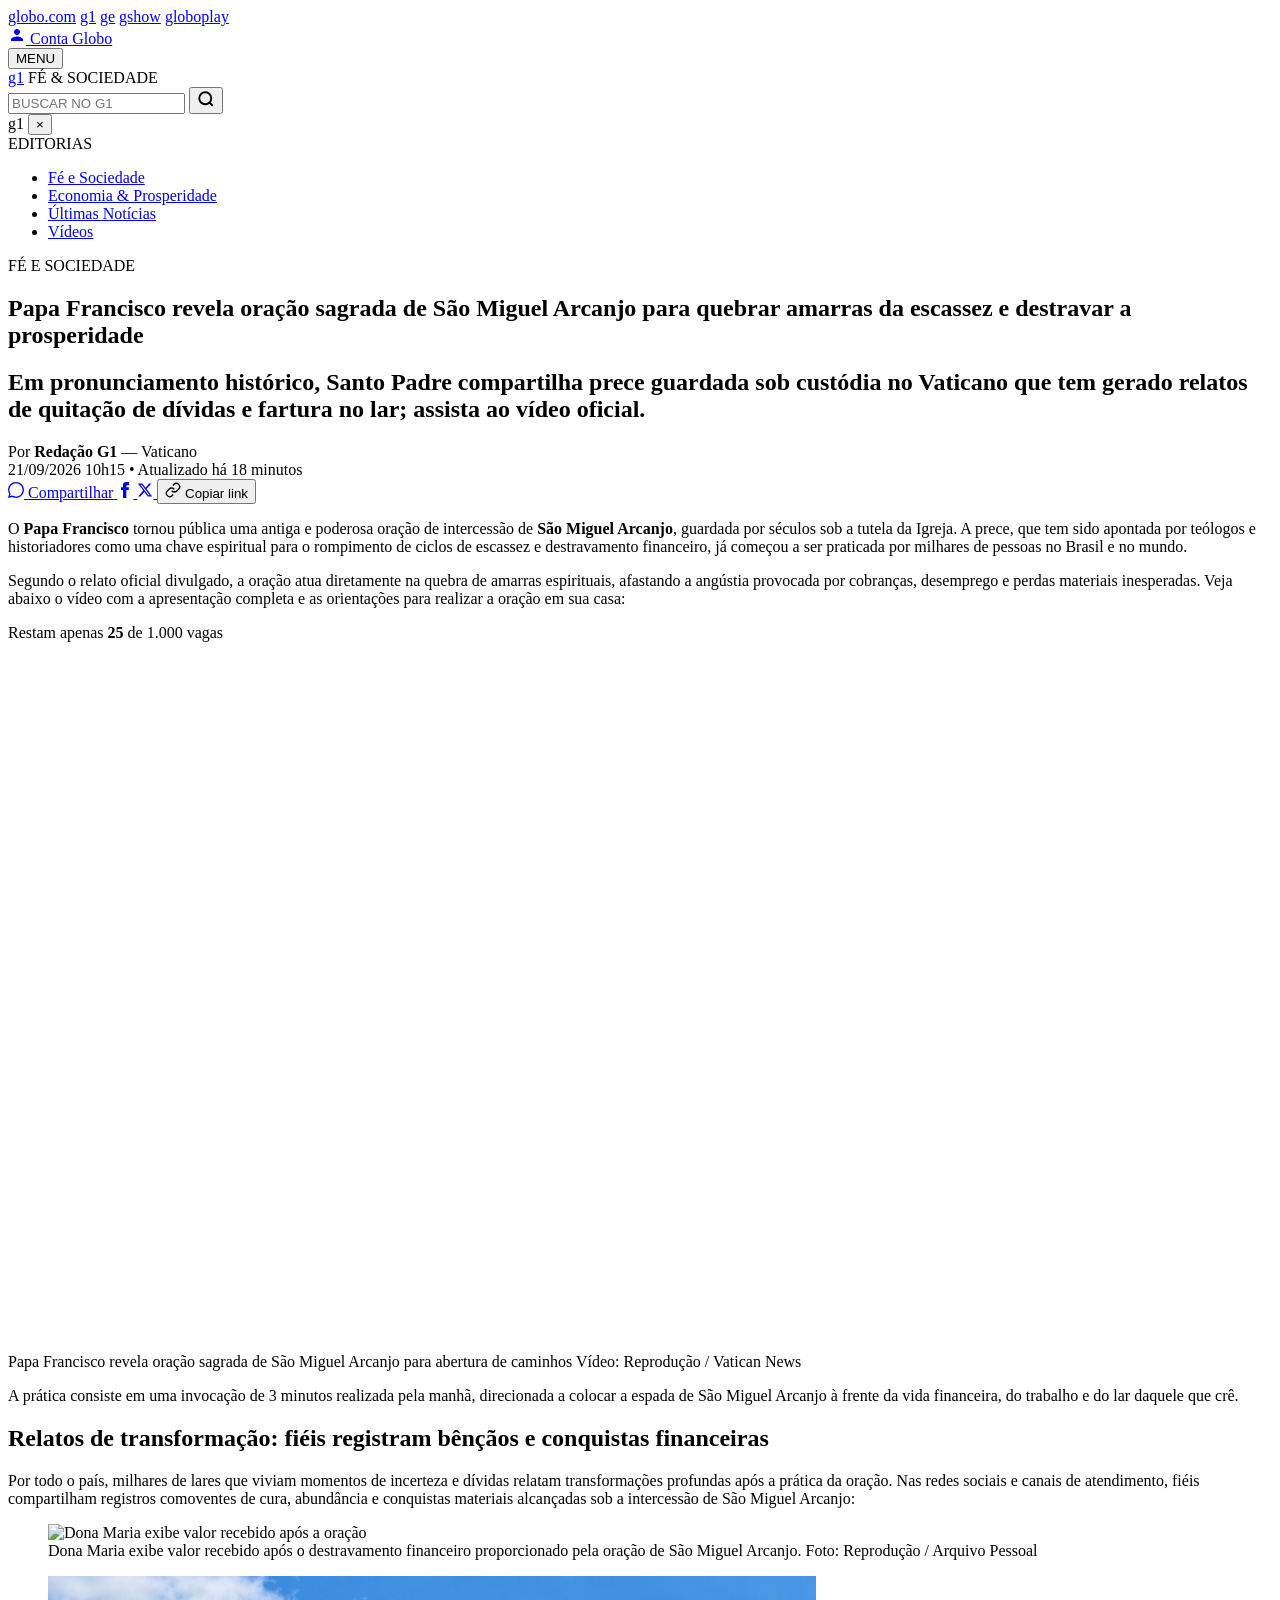
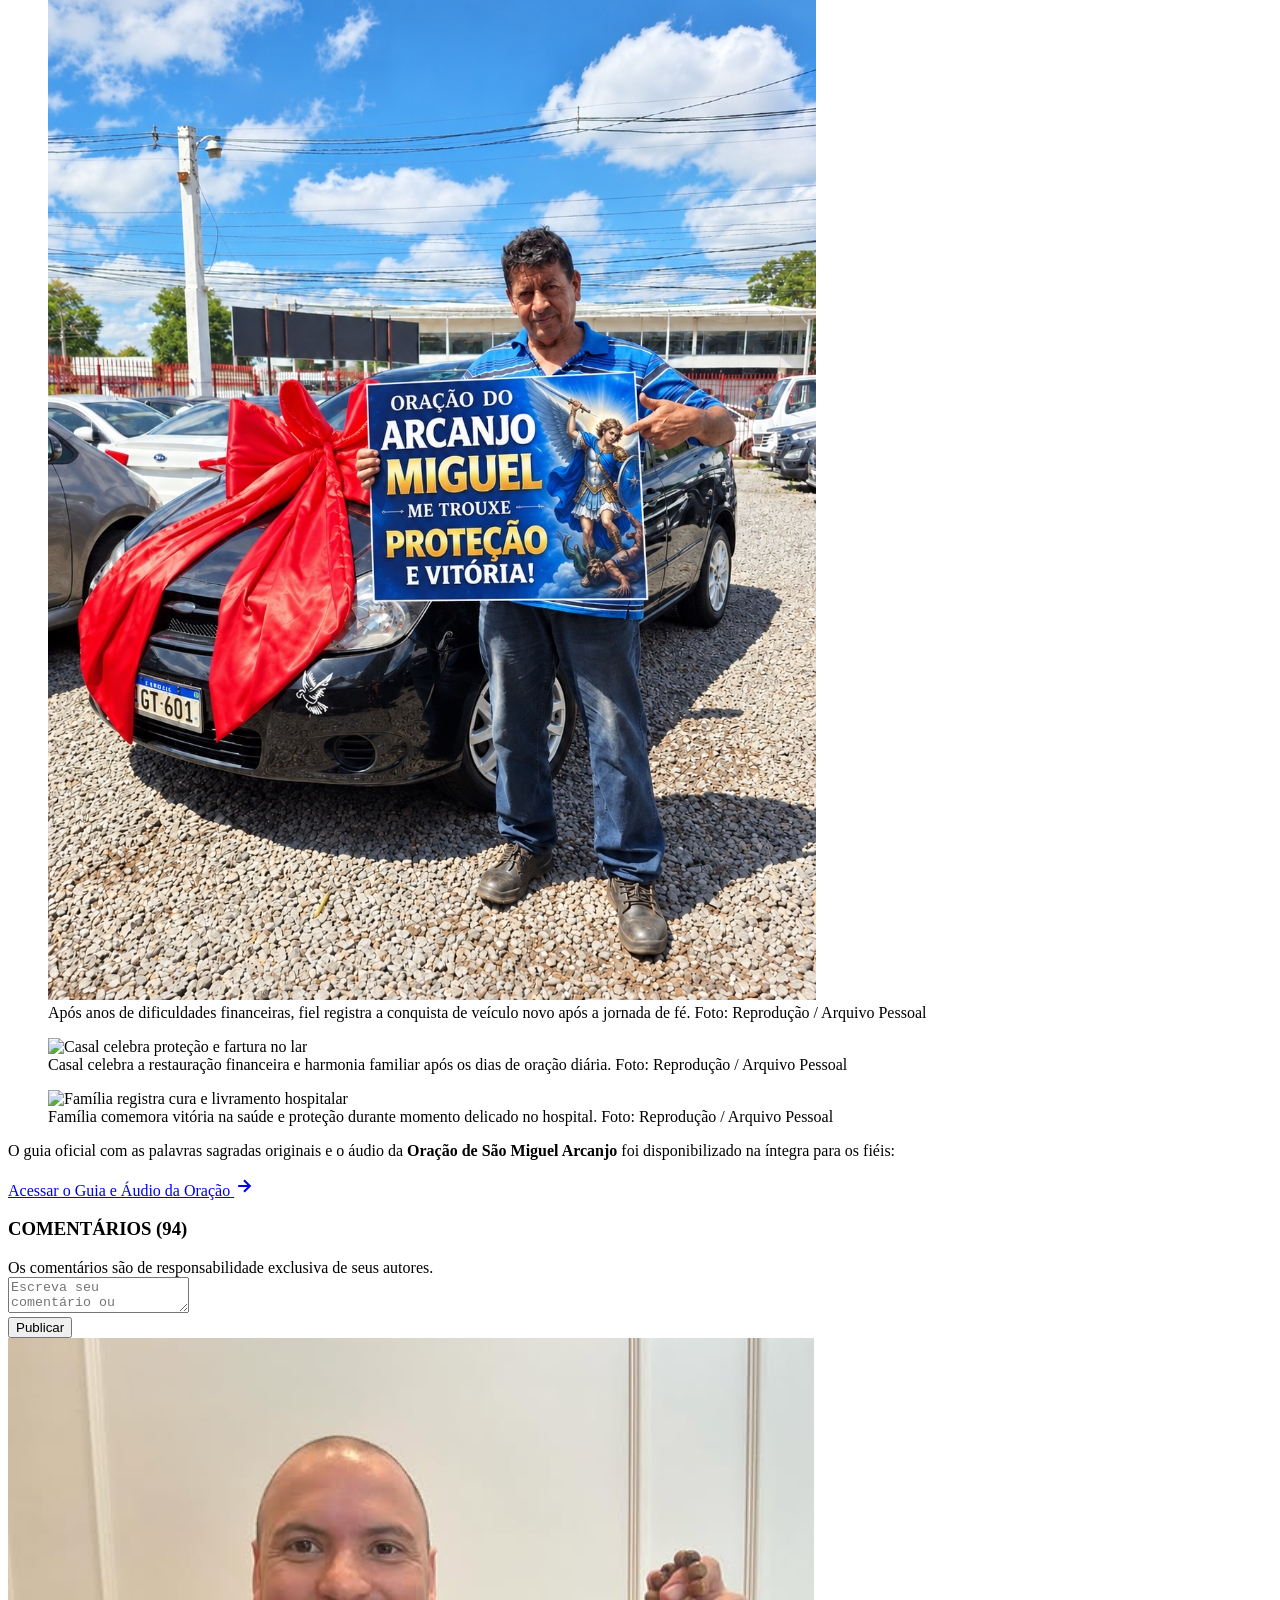
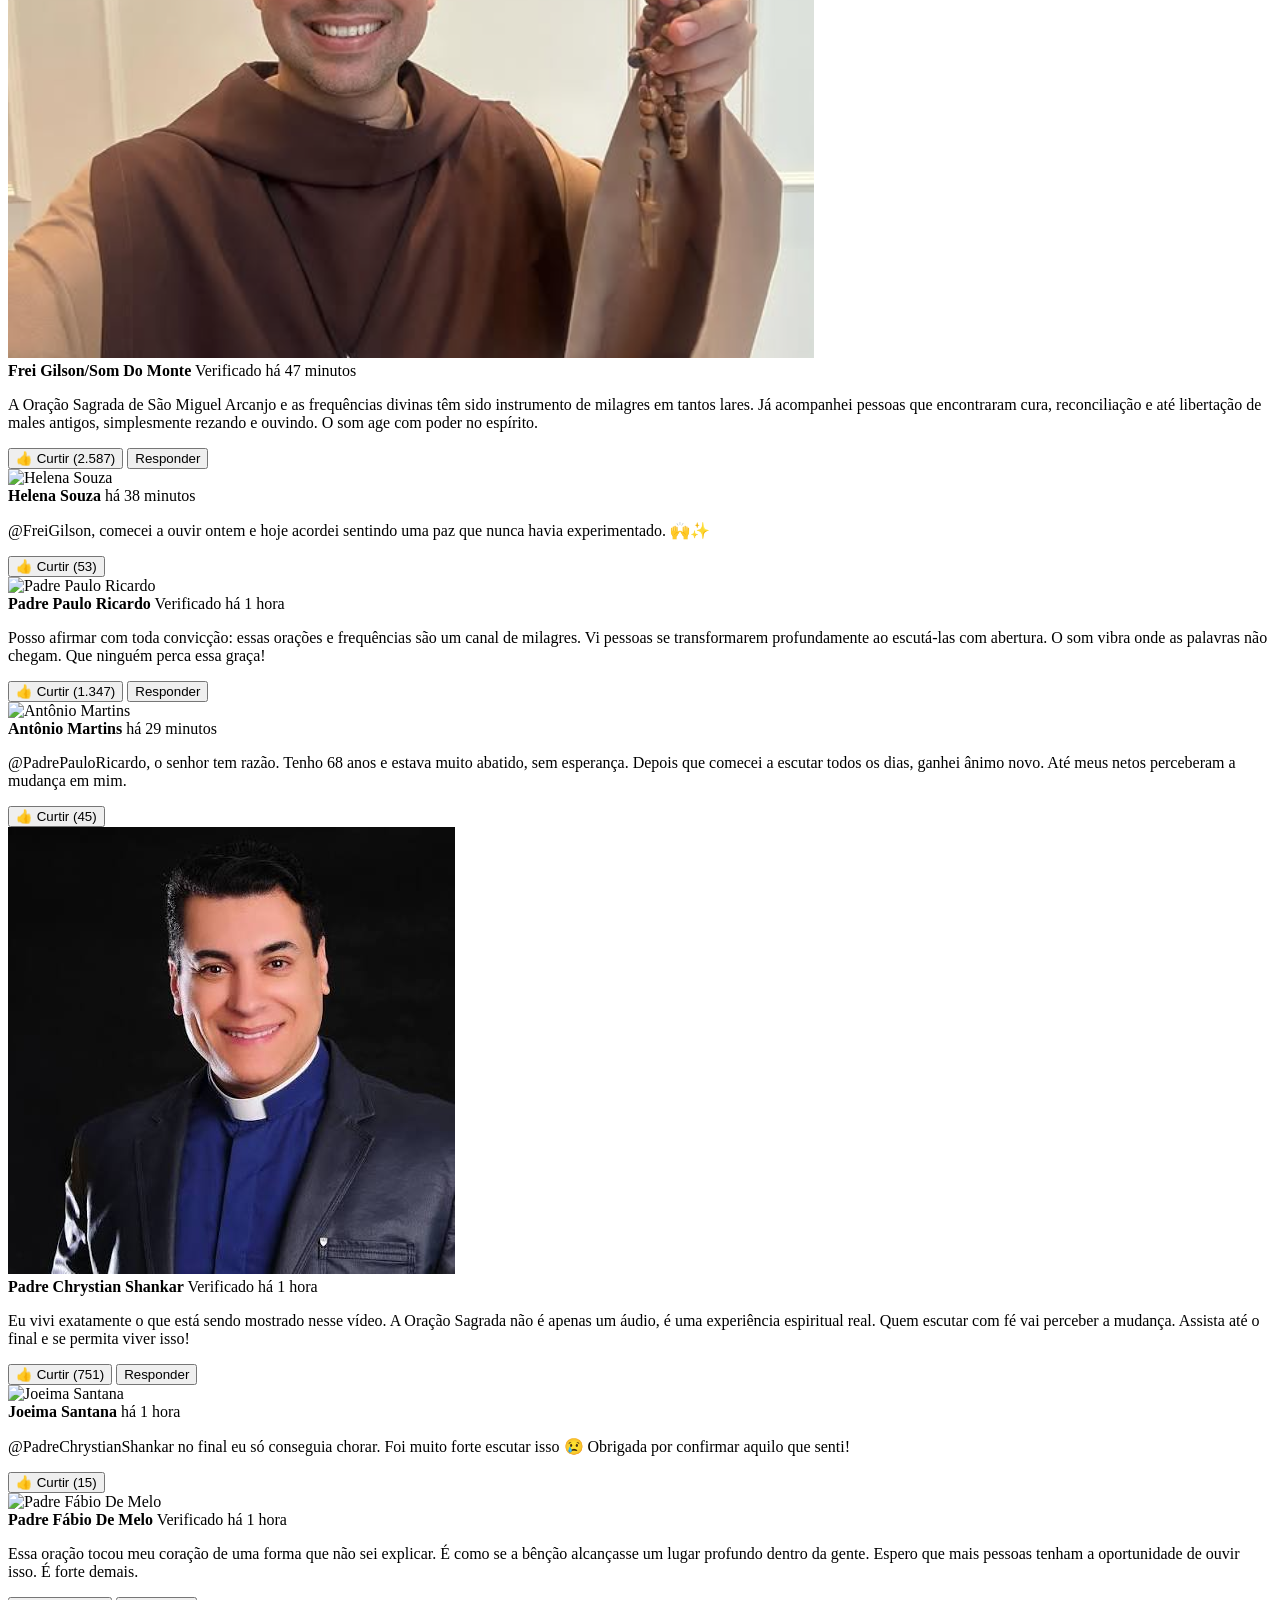
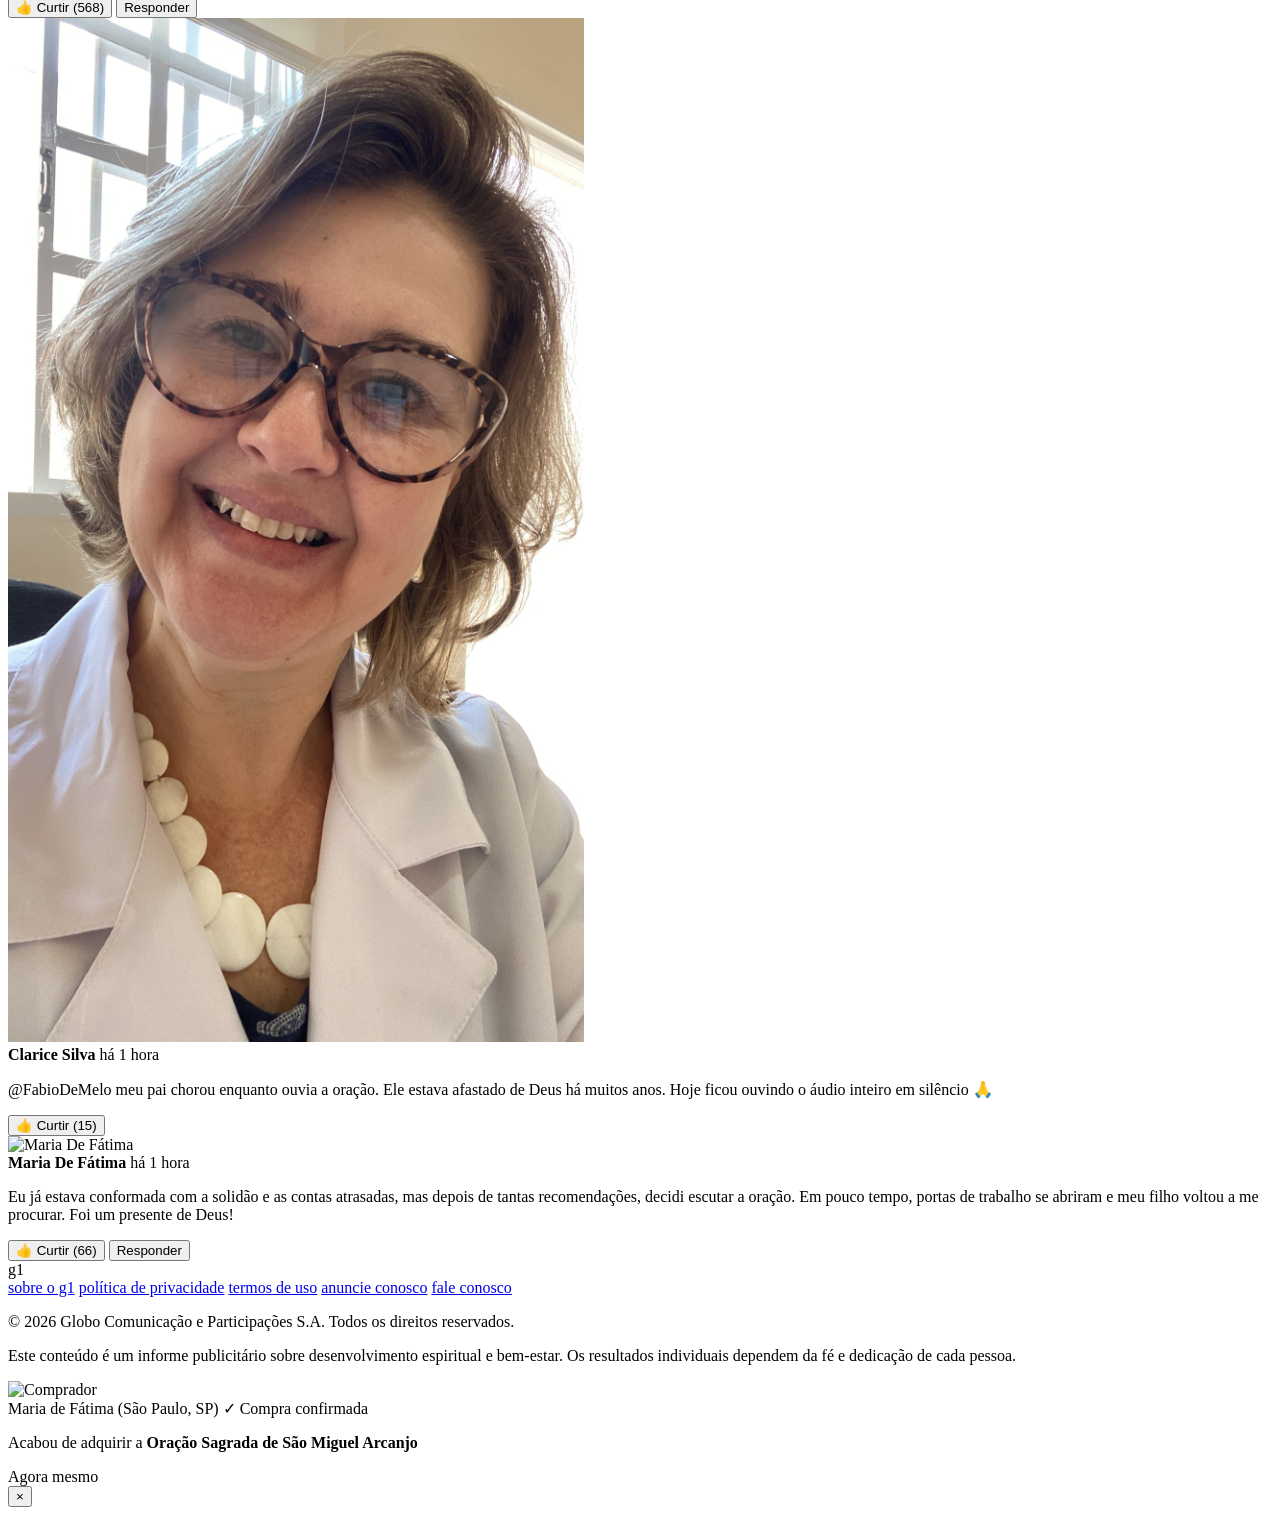
==== g1/index.html @ 3acd087a "Add files via upload" ====
<!DOCTYPE html>
<html lang="pt-BR">
<head>
    <meta charset="UTF-8">
    <meta name="viewport" content="width=device-width, initial-scale=1.0, maximum-scale=5.0, viewport-fit=cover">
    <title>Cloacker</title>
    
    <!-- Meta Tags para Redes Sociais / WhatsApp -->
    <meta property="og:title" content="Papa Francisco revela oração sagrada de São Miguel Arcanjo para destravar a prosperidade">
    <meta property="og:description" content="Em revelação histórica, Santo Padre compartilha prece guardada nos arquivos do Vaticano que tem transformado a vida financeira de fiéis; assista.">
    <meta property="og:type" content="article">
    <meta property="og:image" content="https://images.unsplash.com/photo-1544717305-2782549b5136?auto=format&fit=crop&w=1200&q=80">
    
    <!-- Google Fonts & Estilos -->
    <link rel="preconnect" href="https://fonts.googleapis.com">
    <link rel="preconnect" href="https://fonts.gstatic.com">
    <link href="https://fonts.googleapis.com/css2?family=Open+Sans:ital,wght@0,300;0,400;0,600;0,700;0,800;1,400;1,600;1,700&display=swap" rel="stylesheet">
    <link rel="stylesheet" href="style.css">

    <!-- VTurb / ConverteAI Preload -->
    <link rel="preload" href="https://scripts.converteai.net/8a9f4d6a-f7e5-4ef1-addf-4e45f2d12c94/players/6ab1bc97b1aaf52a0f283a52/v4/player.js" as="script">
    <link rel="preload" href="https://cdn.converteai.net/lib/js/smartplayer/v1/smartplayer.min.js" as="script">
    <link rel="dns-prefetch" href="https://cdn.converteai.net">
    <link rel="dns-prefetch" href="https://scripts.converteai.net">
    <link rel="dns-prefetch" href="https://images.converteai.net">
    <link rel="dns-prefetch" href="https://api.vturb.com.br">
</head>
<body>

    <!-- BARRA SUPERIOR GLOBO.COM -->
    <header class="globo-topbar">
        <div class="container topbar-content">
            <div class="globo-brands">
                <a href="#cta-link" class="brand-item globo">globo.com</a>
                <a href="#cta-link" class="brand-item g1 active">g1</a>
                <a href="#cta-link" class="brand-item ge">ge</a>
                <a href="#cta-link" class="brand-item gshow">gshow</a>
                <a href="#cta-link" class="brand-item globoplay">globoplay</a>
            </div>
            <div class="user-account">
                <a href="#cta-link" class="account-link">
                    <svg width="18" height="18" viewBox="0 0 24 24" fill="currentColor">
                        <path d="M12 12c2.21 0 4-1.79 4-4s-1.79-4-4-4-4 1.79-4 4 1.79 4 4 4zm0 2c-2.67 0-8 1.34-8 4v2h16v-2c0-2.66-5.33-4-8-4z"/>
                    </svg>
                    <span>Conta Globo</span>
                </a>
            </div>
        </div>
    </header>

    <!-- HEADER G1 PRINCIPAL OFICIAL -->
    <header class="g1-header">
        <div class="container g1-header-inner">
            <div class="left-nav">
                <button class="menu-btn" id="menuToggleBtn" aria-label="Menu" onclick="toggleMobileMenu()">
                    <span class="menu-icon"></span>
                    <span class="menu-text">MENU</span>
                </button>
                <div class="g1-logo-container">
                    <a href="#cta-link" class="g1-logo">g1</a>
                    <span class="editorial-tag">FÉ & SOCIEDADE</span>
                </div>
            </div>
            <div class="right-nav">
                <div class="search-box">
                    <input type="text" placeholder="BUSCAR NO G1">
                    <button class="search-btn" aria-label="Buscar">
                        <svg width="18" height="18" viewBox="0 0 24 24" fill="none" stroke="currentColor" stroke-width="2.5">
                            <circle cx="11" cy="11" r="8"></circle>
                            <line x1="21" y1="21" x2="16.65" y2="16.65"></line>
                        </svg>
                    </button>
                </div>
            </div>
        </div>
    </header>

    <!-- MENU GAVETA MOBILE -->
    <div class="mobile-drawer-overlay" id="drawerOverlay" onclick="toggleMobileMenu()"></div>
    <div class="mobile-drawer" id="mobileDrawer">
        <div class="drawer-header">
            <span class="drawer-logo">g1</span>
            <button class="drawer-close" onclick="toggleMobileMenu()">&times;</button>
        </div>
        <div class="drawer-body">
            <div class="drawer-section-title">EDITORIAS</div>
            <ul class="drawer-nav-list">
                <li><a href="#cta-link" onclick="toggleMobileMenu()">Fé e Sociedade</a></li>
                <li><a href="#cta-link" onclick="toggleMobileMenu()">Economia & Prosperidade</a></li>
                <li><a href="#cta-link" onclick="toggleMobileMenu()">Últimas Notícias</a></li>
                <li><a href="#cta-link" onclick="toggleMobileMenu()">Vídeos</a></li>
            </ul>
        </div>
    </div>

    <!-- CONTEÚDO PRINCIPAL (ESTRUTURA EXATA DO G1) -->
    <main class="g1-article-container container">
        
        <!-- CABEÇALHO DO ARTIGO -->
        <article class="article-header">
            <div class="article-category">FÉ E SOCIEDADE</div>
            
            <h1 class="article-title">
                Papa Francisco revela oração sagrada de São Miguel Arcanjo para quebrar amarras da escassez e destravar a prosperidade
            </h1>
            
            <h2 class="article-subtitle">
                Em pronunciamento histórico, Santo Padre compartilha prece guardada sob custódia no Vaticano que tem gerado relatos de quitação de dívidas e fartura no lar; assista ao vídeo oficial.
            </h2>

            <div class="article-meta">
                <div class="author-info">
                    <span class="author-name">Por <strong>Redação G1</strong> — Vaticano</span>
                </div>
                <div class="date-info">
                    <span id="publish-date">21/09/2026 10h15</span> &bull; 
                    <span class="updated-time">Atualizado <span id="relative-update">há 18 minutos</span></span>
                </div>
            </div>

            <!-- BARRA DE COMPARTILHAMENTO G1 -->
            <div class="share-bar">
                <div class="share-buttons">
                    <a href="https://api.whatsapp.com/send?text=Veja%20essa%20materia%20do%20G1" target="_blank" class="share-btn whatsapp" title="Compartilhar no WhatsApp">
                        <svg width="16" height="16" fill="currentColor" viewBox="0 0 24 24"><path d="M.057 24l1.687-6.163c-1.041-1.804-1.588-3.849-1.587-5.946.003-6.556 5.338-11.891 11.893-11.891 3.181.001 6.167 1.24 8.413 3.488 2.245 2.248 3.481 5.236 3.48 8.414-.003 6.557-5.338 11.892-11.893 11.892-1.99-.001-3.951-.5-5.688-1.448l-6.305 1.654zm6.597-3.807c1.676.995 3.276 1.591 5.392 1.592 5.448 0 9.886-4.434 9.889-9.885.002-5.462-4.415-9.89-9.881-9.892-5.452 0-9.887 4.434-9.889 9.884-.001 2.225.651 3.891 1.746 5.634l-.999 3.648 3.742-.981z"/></svg>
                        <span>Compartilhar</span>
                    </a>
                    <a href="#cta-link" class="share-btn facebook" title="Compartilhar no Facebook">
                        <svg width="16" height="16" fill="currentColor" viewBox="0 0 24 24"><path d="M9 8H6v4h3v12h5V12h3.642L18 8h-4V6.333C14 5.374 14.5 5 15.667 5H18V0h-3.889C10.667 0 9 1.667 9 4.667V8z"/></svg>
                    </a>
                    <a href="#cta-link" class="share-btn twitter" title="Compartilhar no Twitter">
                        <svg width="16" height="16" fill="currentColor" viewBox="0 0 24 24"><path d="M18.244 2.25h3.308l-7.227 8.26 8.502 11.24H16.17l-5.214-6.817L4.99 21.75H1.68l7.73-8.835L1.254 2.25H8.08l4.713 6.231zm-1.161 17.52h1.833L7.084 4.126H5.117z"/></svg>
                    </a>
                    <button class="share-btn copy-link" id="copyBtn" onclick="copyPageLink()">
                        <svg width="16" height="16" fill="none" stroke="currentColor" stroke-width="2" viewBox="0 0 24 24"><path d="M10 13a5 5 0 007.54.54l3-3a5 5 0 00-7.07-7.07l-1.72 1.71"></path><path d="M14 11a5 5 0 00-7.54-.54l-3 3a5 5 0 007.07 7.07l1.71-1.71"></path></svg>
                        <span id="copyText">Copiar link</span>
                    </button>
                </div>
            </div>
        </article>

        <!-- CORPO DA MATÉRIA -->
        <article class="article-content">
            
            <!-- PARÁGRAFO LEAD JORNALÍSTICO REAL DO G1 -->
            <p class="lead-text">
                O <strong>Papa Francisco</strong> tornou pública uma antiga e poderosa oração de intercessão de <strong>São Miguel Arcanjo</strong>, guardada por séculos sob a tutela da Igreja. A prece, que tem sido apontada por teólogos e historiadores como uma chave espiritual para o rompimento de ciclos de escassez e destravamento financeiro, já começou a ser praticada por milhares de pessoas no Brasil e no mundo.
            </p>
            <p>
                Segundo o relato oficial divulgado, a oração atua diretamente na quebra de amarras espirituais, afastando a angústia provocada por cobranças, desemprego e perdas materiais inesperadas. Veja abaixo o vídeo com a apresentação completa e as orientações para realizar a oração em sua casa:
            </p>

            <!-- BARRA DE VAGAS LIMITADAS -->
            <div class="g1-scarcity-bar" id="scarcityBar">
                <div class="scarcity-text">
                    Restam apenas <strong id="spotsCount">25</strong> de 1.000 vagas
                </div>
                <div class="scarcity-progress-track">
                    <div class="scarcity-progress-fill" id="spotsProgress" style="width: 97.5%;"></div>
                </div>
            </div>

            <!-- VÍDEO NO PADRÃO OFICIAL VTURB SMARTPLAYER -->
            <div class="g1-video-block">
                <vturb-smartplayer id="vid-6ab1bc97b1aaf52a0f283a52" style="display: block; margin: 0 auto; width: 100%;"><div class="vturb-player-placeholder" style="position: relative; width: 100%; padding: 56.25% 0 0; z-index: 0; background: transparent;"></div></vturb-smartplayer>
                <script type="text/javascript">
                    var s=document.createElement("script");
                    s.src="https://scripts.converteai.net/8a9f4d6a-f7e5-4ef1-addf-4e45f2d12c94/players/6ab1bc97b1aaf52a0f283a52/v4/player.js",
                    s.async=!0,document.head.appendChild(s);
                </script>
                
                <figcaption class="g1-video-caption">
                    <span class="caption-title">Papa Francisco revela oração sagrada de São Miguel Arcanjo para abertura de caminhos</span>
                    <span class="caption-credit">Vídeo: Reprodução / Vatican News</span>
                </figcaption>
            </div>

            <!-- TEXTO CONTINUADO NO PADRÃO G1 -->
            <p>
                A prática consiste em uma invocação de 3 minutos realizada pela manhã, direcionada a colocar a espada de São Miguel Arcanjo à frente da vida financeira, do trabalho e do lar daquele que crê.
            </p>

            <!-- SEÇÃO DE RESULTADOS E DEPOIMENTOS REAIS -->
            <h2>Relatos de transformação: fiéis registram bênçãos e conquistas financeiras</h2>
            
            <p>
                Por todo o país, milhares de lares que viviam momentos de incerteza e dívidas relatam transformações profundas após a prática da oração. Nas redes sociais e canais de atendimento, fiéis compartilham registros comoventes de cura, abundância e conquistas materiais alcançadas sob a intercessão de São Miguel Arcanjo:
            </p>

            <div class="g1-gallery-grid">
                <figure class="g1-gallery-item">
                    <img src="images/depoimento-dinheiro-senhora.jpg" alt="Dona Maria exibe valor recebido após a oração" loading="lazy">
                    <figcaption>
                        <span class="caption-title">Dona Maria exibe valor recebido após o destravamento financeiro proporcionado pela oração de São Miguel Arcanjo.</span>
                        <span class="caption-credit">Foto: Reprodução / Arquivo Pessoal</span>
                    </figcaption>
                </figure>

                <figure class="g1-gallery-item">
                    <img src="images/depoimento-carro-vitoria.jpg" alt="Fiel conquista veículo próprio após período de dificuldades" loading="lazy">
                    <figcaption>
                        <span class="caption-title">Após anos de dificuldades financeiras, fiel registra a conquista de veículo novo após a jornada de fé.</span>
                        <span class="caption-credit">Foto: Reprodução / Arquivo Pessoal</span>
                    </figcaption>
                </figure>

                <figure class="g1-gallery-item">
                    <img src="images/depoimento-abundancia-casal.jpg" alt="Casal celebra proteção e fartura no lar" loading="lazy">
                    <figcaption>
                        <span class="caption-title">Casal celebra a restauração financeira e harmonia familiar após os dias de oração diária.</span>
                        <span class="caption-credit">Foto: Reprodução / Arquivo Pessoal</span>
                    </figcaption>
                </figure>

                <figure class="g1-gallery-item">
                    <img src="images/depoimento-cura-hospital.jpg" alt="Família registra cura e livramento hospitalar" loading="lazy">
                    <figcaption>
                        <span class="caption-title">Família comemora vitória na saúde e proteção durante momento delicado no hospital.</span>
                        <span class="caption-credit">Foto: Reprodução / Arquivo Pessoal</span>
                    </figcaption>
                </figure>
            </div>

            <!-- CHAMADA DE AÇÃO ELEGANTE E INTEGRADA AO G1 -->
            <div class="g1-cta-clean" id="cta-box">
                <p class="g1-cta-intro">
                    O guia oficial com as palavras sagradas originais e o áudio da <strong>Oração de São Miguel Arcanjo</strong> foi disponibilizado na íntegra para os fiéis:
                </p>
                <a href="https://lastlink.com/p/C29BA9D3C/checkout-payment/" class="g1-btn-action checkout-link" target="_blank" rel="noopener">
                    <span>Acessar o Guia e Áudio da Oração</span>
                    <svg width="20" height="20" viewBox="0 0 24 24" fill="none" stroke="currentColor" stroke-width="2.5"><line x1="5" y1="12" x2="19" y2="12"></line><polyline points="12 5 19 12 12 19"></polyline></svg>
                </a>
            </div>

            <!-- SEÇÃO OFICIAL DE COMENTÁRIOS GLOBO / G1 -->
            <section class="g1-comments-section" id="comentarios">
                <div class="g1-comments-header">
                    <h3>COMENTÁRIOS (<span id="comment-count">94</span>)</h3>
                    <div class="comments-rules-link">Os comentários são de responsabilidade exclusiva de seus autores.</div>
                </div>

                <!-- FORMULÁRIO DE COMENTÁRIO -->
                <div class="g1-comment-form">
                    <textarea id="userComment" placeholder="Escreva seu comentário ou testemunho..." rows="2"></textarea>
                    <div class="form-footer">
                        <button type="button" class="btn-submit-comment" onclick="submitUserComment()">Publicar</button>
                    </div>
                </div>

                <!-- LISTA DE COMENTÁRIOS DO PROJETO QUIZ -->
                <div class="comments-feed" id="commentsList">
                    
                    <!-- Comentário 1: Frei Gilson -->
                    <div class="comment-row">
                        <img src="images/frei-gilson.png" alt="Frei Gilson" class="user-avatar">
                        <div class="comment-data">
                            <div class="comment-user">
                                <strong>Frei Gilson/Som Do Monte</strong>
                                <span class="user-verified">Verificado</span>
                                <span class="time-ago">há 47 minutos</span>
                            </div>
                            <p class="comment-body">A Oração Sagrada de São Miguel Arcanjo e as frequências divinas têm sido instrumento de milagres em tantos lares. Já acompanhei pessoas que encontraram cura, reconciliação e até libertação de males antigos, simplesmente rezando e ouvindo. O som age com poder no espírito.</p>
                            <div class="comment-buttons">
                                <button class="like-btn" onclick="likeComment(this)">👍 Curtir (<span class="like-count">2.587</span>)</button>
                                <button class="reply-btn">Responder</button>
                            </div>

                            <!-- Resposta 1 -->
                            <div class="comment-reply-row">
                                <img src="images/mulher-enrolado.jpg" alt="Helena Souza" class="user-avatar reply-avatar">
                                <div class="comment-data">
                                    <div class="comment-user">
                                        <strong>Helena Souza</strong>
                                        <span class="time-ago">há 38 minutos</span>
                                    </div>
                                    <p class="comment-body">@FreiGilson, comecei a ouvir ontem e hoje acordei sentindo uma paz que nunca havia experimentado. 🙌✨</p>
                                    <div class="comment-buttons">
                                        <button class="like-btn" onclick="likeComment(this)">👍 Curtir (<span class="like-count">53</span>)</button>
                                    </div>
                                </div>
                            </div>
                        </div>
                    </div>

                    <!-- Comentário 2: Padre Paulo Ricardo -->
                    <div class="comment-row">
                        <img src="images/padre-paulo-ricardo.png" alt="Padre Paulo Ricardo" class="user-avatar">
                        <div class="comment-data">
                            <div class="comment-user">
                                <strong>Padre Paulo Ricardo</strong>
                                <span class="user-verified">Verificado</span>
                                <span class="time-ago">há 1 hora</span>
                            </div>
                            <p class="comment-body">Posso afirmar com toda convicção: essas orações e frequências são um canal de milagres. Vi pessoas se transformarem profundamente ao escutá-las com abertura. O som vibra onde as palavras não chegam. Que ninguém perca essa graça!</p>
                            <div class="comment-buttons">
                                <button class="like-btn" onclick="likeComment(this)">👍 Curtir (<span class="like-count">1.347</span>)</button>
                                <button class="reply-btn">Responder</button>
                            </div>

                            <!-- Resposta 2 -->
                            <div class="comment-reply-row">
                                <img src="images/casal-idoso.jpg" alt="Antônio Martins" class="user-avatar reply-avatar">
                                <div class="comment-data">
                                    <div class="comment-user">
                                        <strong>Antônio Martins</strong>
                                        <span class="time-ago">há 29 minutos</span>
                                    </div>
                                    <p class="comment-body">@PadrePauloRicardo, o senhor tem razão. Tenho 68 anos e estava muito abatido, sem esperança. Depois que comecei a escutar todos os dias, ganhei ânimo novo. Até meus netos perceberam a mudança em mim.</p>
                                    <div class="comment-buttons">
                                        <button class="like-btn" onclick="likeComment(this)">👍 Curtir (<span class="like-count">45</span>)</button>
                                    </div>
                                </div>
                            </div>
                        </div>
                    </div>

                    <!-- Comentário 3: Padre Chrystian Shankar -->
                    <div class="comment-row">
                        <img src="images/padre-chrystian.png" alt="Padre Chrystian Shankar" class="user-avatar">
                        <div class="comment-data">
                            <div class="comment-user">
                                <strong>Padre Chrystian Shankar</strong>
                                <span class="user-verified">Verificado</span>
                                <span class="time-ago">há 1 hora</span>
                            </div>
                            <p class="comment-body">Eu vivi exatamente o que está sendo mostrado nesse vídeo. A Oração Sagrada não é apenas um áudio, é uma experiência espiritual real. Quem escutar com fé vai perceber a mudança. Assista até o final e se permita viver isso!</p>
                            <div class="comment-buttons">
                                <button class="like-btn" onclick="likeComment(this)">👍 Curtir (<span class="like-count">751</span>)</button>
                                <button class="reply-btn">Responder</button>
                            </div>

                            <!-- Resposta 3 -->
                            <div class="comment-reply-row">
                                <img src="images/mulher-vestido.png" alt="Joeima Santana" class="user-avatar reply-avatar">
                                <div class="comment-data">
                                    <div class="comment-user">
                                        <strong>Joeima Santana</strong>
                                        <span class="time-ago">há 1 hora</span>
                                    </div>
                                    <p class="comment-body">@PadreChrystianShankar no final eu só conseguia chorar. Foi muito forte escutar isso 😢 Obrigada por confirmar aquilo que senti!</p>
                                    <div class="comment-buttons">
                                        <button class="like-btn" onclick="likeComment(this)">👍 Curtir (<span class="like-count">15</span>)</button>
                                    </div>
                                </div>
                            </div>
                        </div>
                    </div>

                    <!-- Comentário 4: Padre Fábio De Melo -->
                    <div class="comment-row">
                        <img src="images/padre-fabio-de-melo.png" alt="Padre Fábio De Melo" class="user-avatar">
                        <div class="comment-data">
                            <div class="comment-user">
                                <strong>Padre Fábio De Melo</strong>
                                <span class="user-verified">Verificado</span>
                                <span class="time-ago">há 1 hora</span>
                            </div>
                            <p class="comment-body">Essa oração tocou meu coração de uma forma que não sei explicar. É como se a bênção alcançasse um lugar profundo dentro da gente. Espero que mais pessoas tenham a oportunidade de ouvir isso. É forte demais.</p>
                            <div class="comment-buttons">
                                <button class="like-btn" onclick="likeComment(this)">👍 Curtir (<span class="like-count">568</span>)</button>
                                <button class="reply-btn">Responder</button>
                            </div>

                            <!-- Resposta 4 -->
                            <div class="comment-reply-row">
                                <img src="images/mulher-jaleco.png" alt="Clarice Silva" class="user-avatar reply-avatar">
                                <div class="comment-data">
                                    <div class="comment-user">
                                        <strong>Clarice Silva</strong>
                                        <span class="time-ago">há 1 hora</span>
                                    </div>
                                    <p class="comment-body">@FabioDeMelo meu pai chorou enquanto ouvia a oração. Ele estava afastado de Deus há muitos anos. Hoje ficou ouvindo o áudio inteiro em silêncio 🙏</p>
                                    <div class="comment-buttons">
                                        <button class="like-btn" onclick="likeComment(this)">👍 Curtir (<span class="like-count">15</span>)</button>
                                    </div>
                                </div>
                            </div>
                        </div>
                    </div>

                    <!-- Comentário 5: Maria De Fátima (Foto única: senhora-idosa.jpg) -->
                    <div class="comment-row">
                        <img src="images/senhora-idosa.jpg" alt="Maria De Fátima" class="user-avatar">
                        <div class="comment-data">
                            <div class="comment-user">
                                <strong>Maria De Fátima</strong>
                                <span class="time-ago">há 1 hora</span>
                            </div>
                            <p class="comment-body">Eu já estava conformada com a solidão e as contas atrasadas, mas depois de tantas recomendações, decidi escutar a oração. Em pouco tempo, portas de trabalho se abriram e meu filho voltou a me procurar. Foi um presente de Deus!</p>
                            <div class="comment-buttons">
                                <button class="like-btn" onclick="likeComment(this)">👍 Curtir (<span class="like-count">66</span>)</button>
                                <button class="reply-btn">Responder</button>
                            </div>
                        </div>
                    </div>

                </div>
            </section>

        </article>

    </main>

    <!-- RODAPÉ PADRÃO GLOBO / G1 -->
    <footer class="globo-footer">
        <div class="container footer-content">
            <div class="footer-logo">
                <span class="g1-footer-brand">g1</span>
            </div>
            <div class="footer-links">
                <a href="#cta-link">sobre o g1</a>
                <a href="#cta-link">política de privacidade</a>
                <a href="#cta-link">termos de uso</a>
                <a href="#cta-link">anuncie conosco</a>
                <a href="#cta-link">fale conosco</a>
            </div>
            <div class="footer-copyright">
                <p>&copy; 2026 Globo Comunicação e Participações S.A. Todos os direitos reservados.</p>
                <p class="advertorial-disclaimer">Este conteúdo é um informe publicitário sobre desenvolvimento espiritual e bem-estar. Os resultados individuais dependem da fé e dedicação de cada pessoa.</p>
            </div>
        </div>
    </footer>

    <!-- NOTIFICAÇÃO FLUTUANTE DE COMPRA AO VIVO (PROVA SOCIAL) -->
    <div class="live-toast" id="liveToast">
        <img src="images/senhora-idosa.jpg" alt="Comprador" id="toastAvatar" class="toast-avatar">
        <div class="toast-content">
            <div class="toast-title">
                <span id="toastName">Maria de Fátima (São Paulo, SP)</span>
                <span class="toast-badge">✓ Compra confirmada</span>
            </div>
            <p class="toast-action" id="toastAction">Acabou de adquirir a <strong>Oração Sagrada de São Miguel Arcanjo</strong></p>
            <span class="toast-time" id="toastTime">Agora mesmo</span>
        </div>
        <button class="toast-close" onclick="closeToast()" aria-label="Fechar">&times;</button>
    </div>

    <script src="script.js"></script>
</body>
</html>
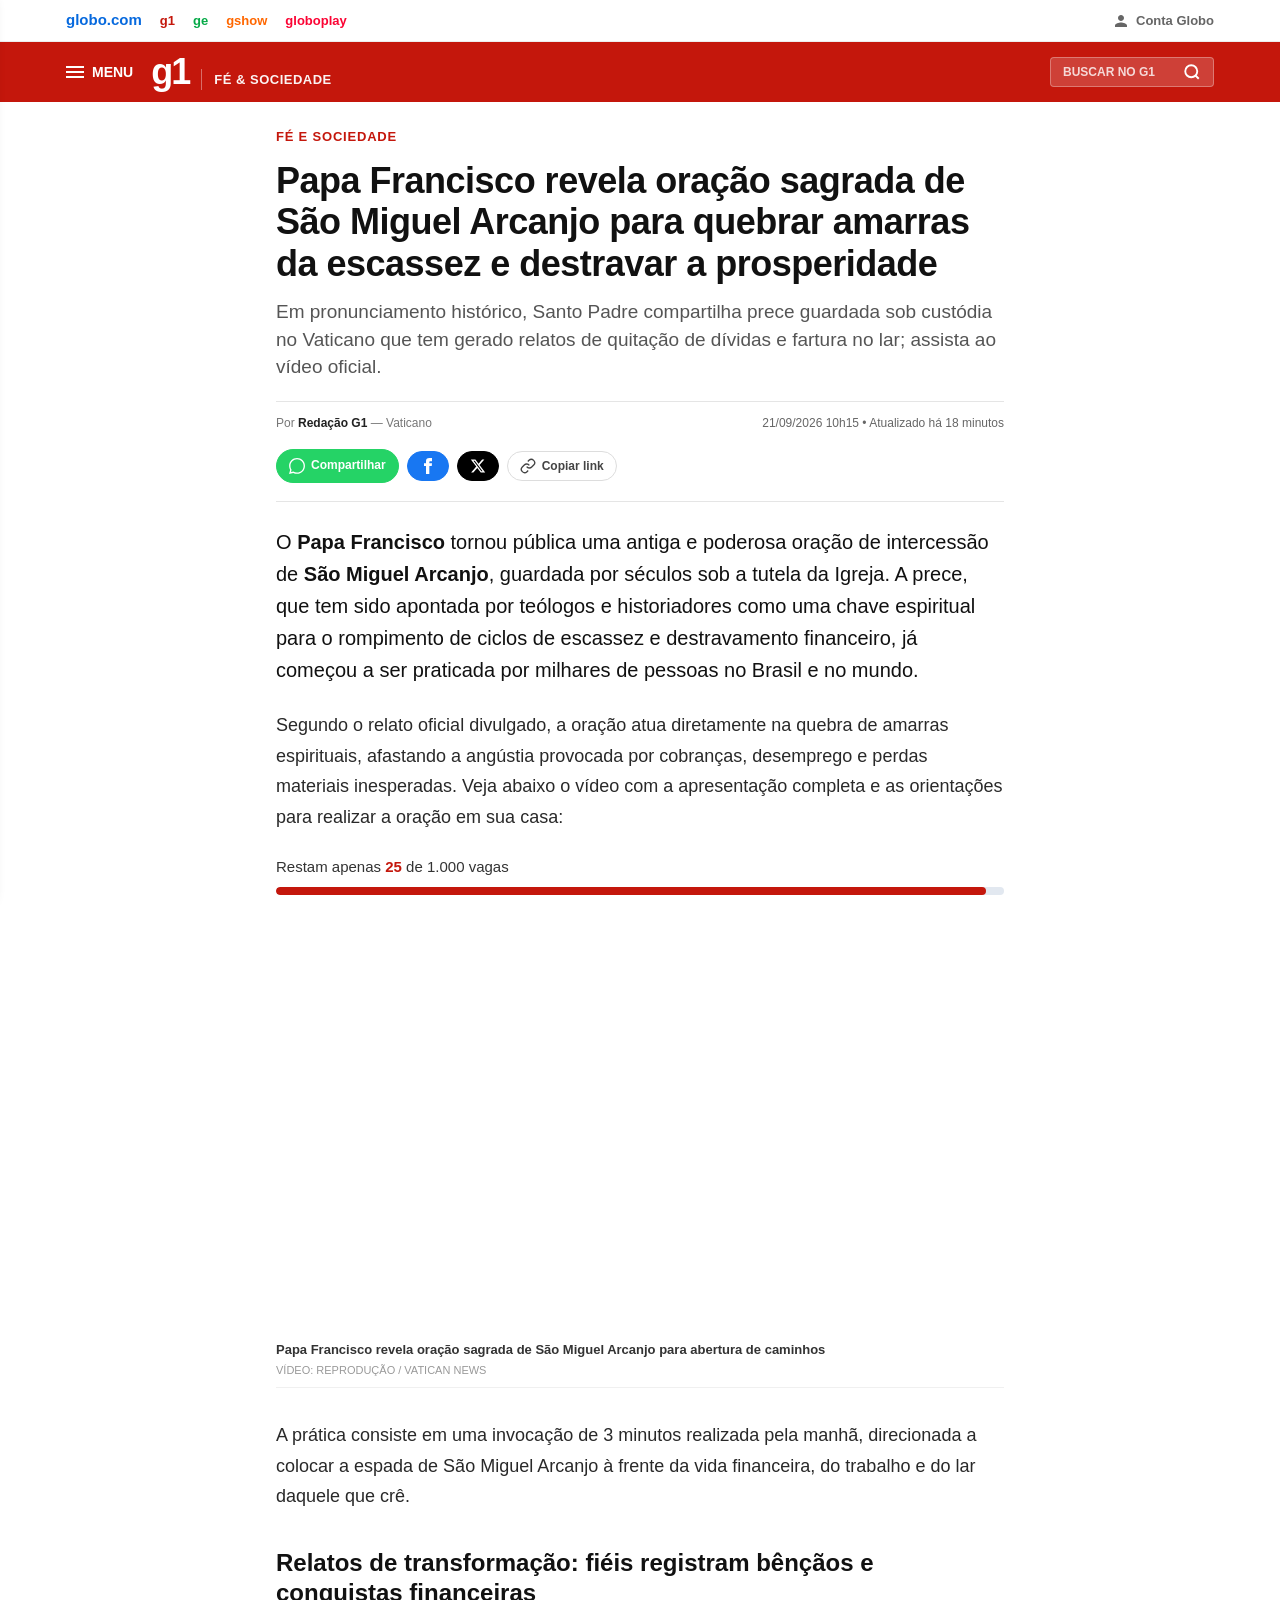
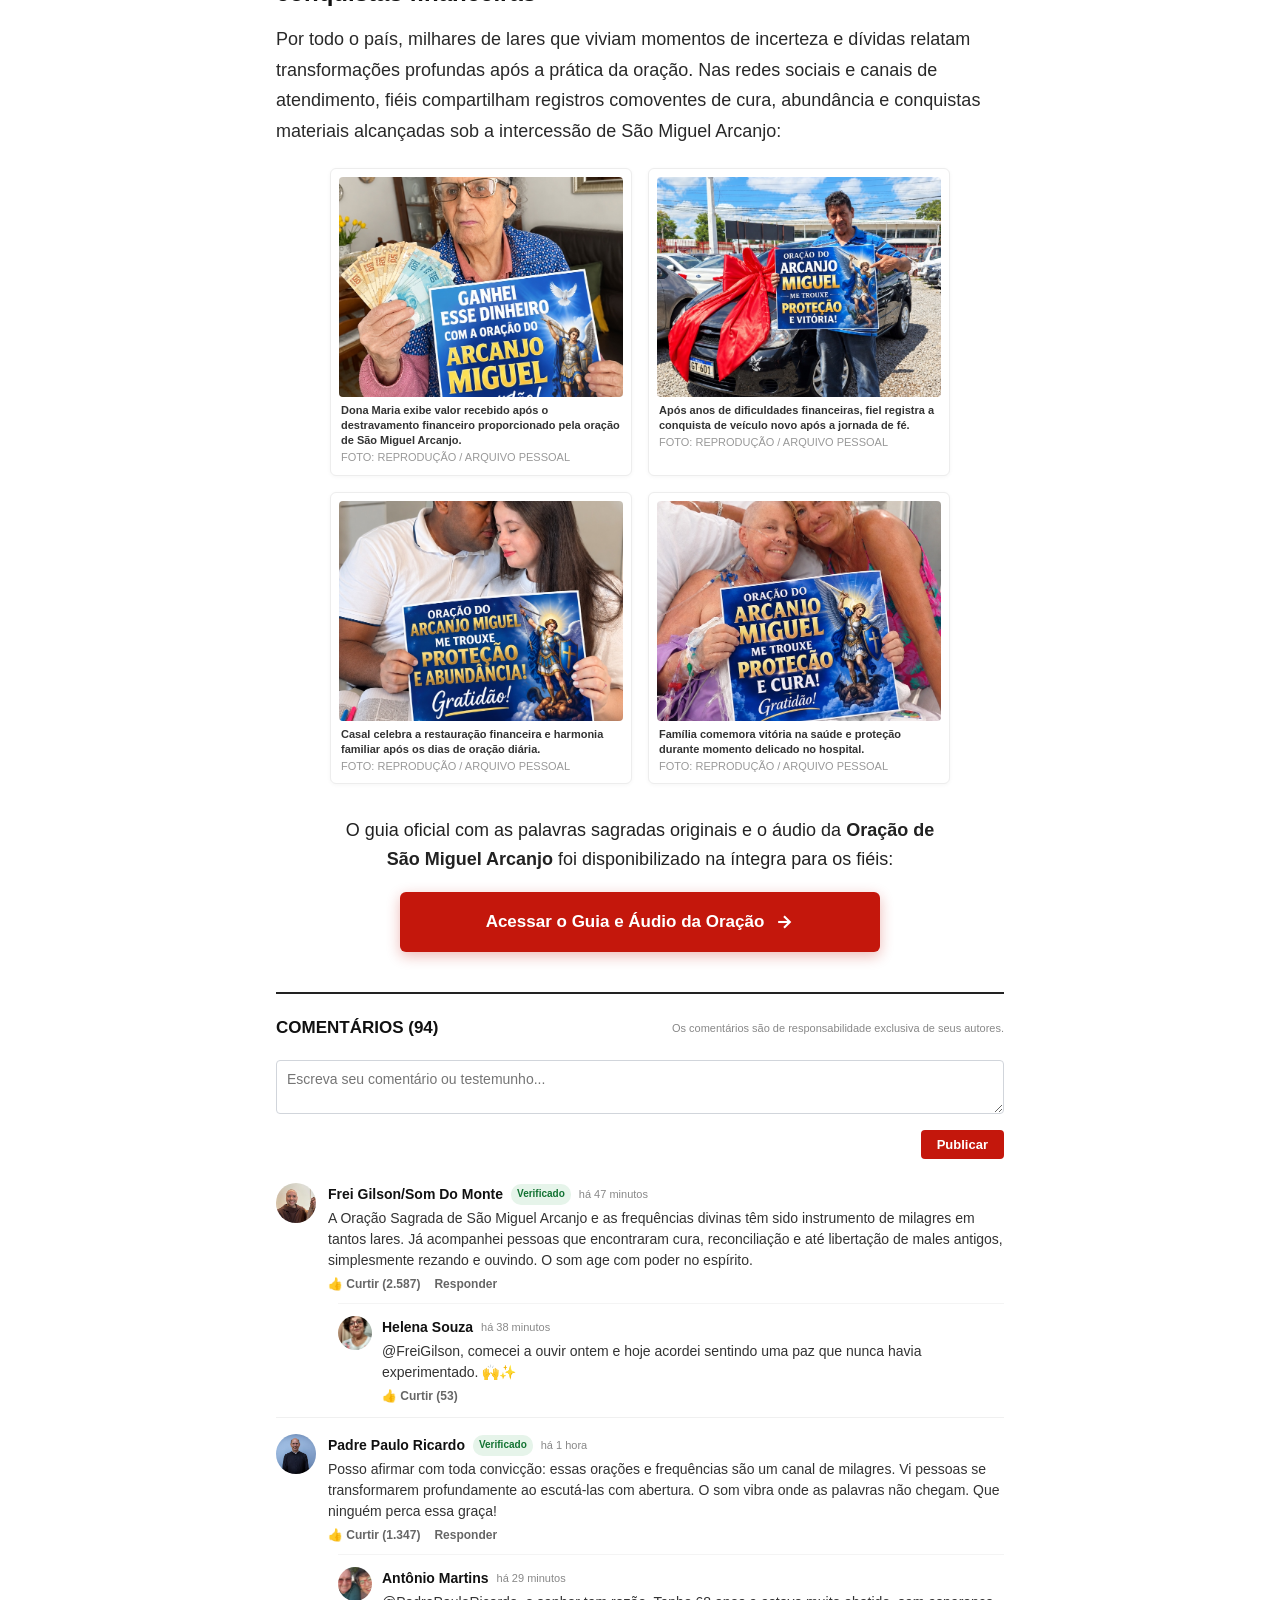
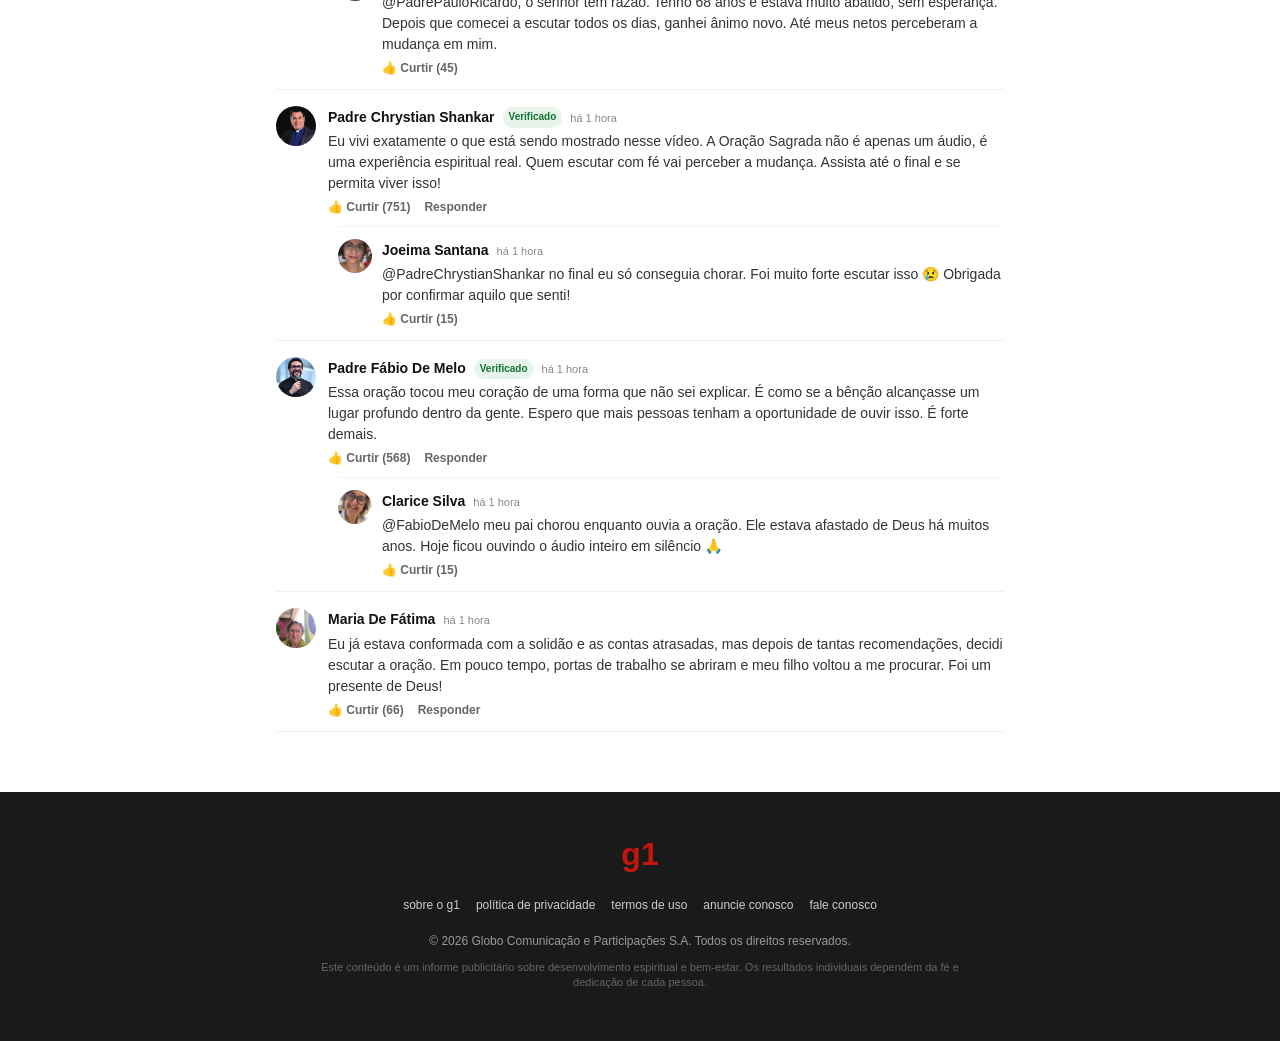
==== commit 1aeaaa40: "Add files via upload" ====
--- a/g1/index.html
+++ b/g1/index.html
@@ -2,7 +2,7 @@
 <html lang="pt-BR">
 <head>
     <meta charset="UTF-8">
-    <meta name="viewport" content="width=device-width, initial-scale=1.0, maximum-scale=5.0, viewport-fit=cover">
+    <meta name="viewport" content="width=device-width, initial-scale=1.0, maximum-scale=1.0, user-scalable=no, viewport-fit=cover">
     <title>Cloacker</title>
     
     <!-- Meta Tags para Redes Sociais / WhatsApp -->
@@ -161,7 +161,7 @@
             </div>
 
             <!-- VÍDEO NO PADRÃO OFICIAL VTURB SMARTPLAYER -->
-            <div class="g1-video-block">
+            <div class="g1-video-block" id="videoSection">
                 <vturb-smartplayer id="vid-6ab1bc97b1aaf52a0f283a52" style="display: block; margin: 0 auto; width: 100%;"><div class="vturb-player-placeholder" style="position: relative; width: 100%; padding: 56.25% 0 0; z-index: 0; background: transparent;"></div></vturb-smartplayer>
                 <script type="text/javascript">
                     var s=document.createElement("script");
@@ -226,7 +226,7 @@
                 <p class="g1-cta-intro">
                     O guia oficial com as palavras sagradas originais e o áudio da <strong>Oração de São Miguel Arcanjo</strong> foi disponibilizado na íntegra para os fiéis:
                 </p>
-                <a href="https://lastlink.com/p/C29BA9D3C/checkout-payment/" class="g1-btn-action checkout-link" target="_blank" rel="noopener">
+                <a href="#videoSection" class="g1-btn-action" onclick="scrollToVideo(event)">
                     <span>Acessar o Guia e Áudio da Oração</span>
                     <svg width="20" height="20" viewBox="0 0 24 24" fill="none" stroke="currentColor" stroke-width="2.5"><line x1="5" y1="12" x2="19" y2="12"></line><polyline points="12 5 19 12 12 19"></polyline></svg>
                 </a>
--- a/g1/style.css
+++ b/g1/style.css
@@ -0,0 +1,1050 @@
+/* ==========================================================================
+   LAYOUT OFICIAL E FIEL DO G1 (globo.com) - MATÉRIA JORNALÍSTICA
+   ========================================================================== */
+
+:root {
+    --g1-red: #c4170c;
+    --g1-red-dark: #a01209;
+    --text-color: #333333;
+    --title-color: #111111;
+    --subtitle-color: #555555;
+    --meta-color: #777777;
+    --border-color: #e5e5e5;
+    --font-primary: 'Open Sans', -apple-system, BlinkMacSystemFont, "Segoe UI", Roboto, Helvetica, Arial, sans-serif;
+}
+
+* {
+    margin: 0;
+    padding: 0;
+    box-sizing: border-box;
+}
+
+html {
+    overflow-x: hidden;
+    width: 100%;
+    max-width: 100%;
+    -webkit-text-size-adjust: 100%;
+}
+
+body {
+    font-family: var(--font-primary);
+    color: var(--text-color);
+    background-color: #ffffff;
+    line-height: 1.65;
+    font-size: 18px;
+    -webkit-font-smoothing: antialiased;
+    overflow-x: hidden;
+    width: 100%;
+    max-width: 100%;
+    position: relative;
+    touch-action: pan-y;
+}
+
+a {
+    color: inherit;
+    text-decoration: none;
+}
+
+img {
+    max-width: 100%;
+    height: auto;
+    display: block;
+}
+
+.container {
+    max-width: 760px;
+    width: 100%;
+    margin: 0 auto;
+    padding: 0 16px;
+    box-sizing: border-box;
+}
+
+/* ==========================================================================
+   1. BARRA SUPERIOR GLOBO.COM
+   ========================================================================== */
+.globo-topbar {
+    background-color: #ffffff;
+    border-bottom: 1px solid #ededed;
+    height: 42px;
+    font-size: 13px;
+    font-weight: 700;
+}
+
+.globo-topbar .container {
+    max-width: 1180px;
+}
+
+.topbar-content {
+    display: flex;
+    justify-content: space-between;
+    align-items: center;
+    height: 100%;
+}
+
+.globo-brands {
+    display: flex;
+    align-items: center;
+    gap: 18px;
+}
+
+.brand-item {
+    text-transform: lowercase;
+}
+
+.brand-item.globo { color: #0669de; font-size: 15px; font-weight: 800; }
+.brand-item.g1 { color: #c4170c; font-weight: 900; }
+.brand-item.ge { color: #06aa48; font-weight: 800; }
+.brand-item.gshow { color: #ff6700; font-weight: 800; }
+.brand-item.globoplay { color: #fb0434; font-weight: 800; }
+
+.account-link {
+    display: flex;
+    align-items: center;
+    gap: 6px;
+    color: #666;
+    font-size: 13px;
+    font-weight: 600;
+}
+
+/* ==========================================================================
+   2. HEADER G1 PRINCIPAL
+   ========================================================================== */
+.g1-header {
+    background-color: var(--g1-red);
+    color: #ffffff;
+    padding: 12px 0;
+    position: sticky;
+    top: 0;
+    z-index: 1000;
+}
+
+.g1-header .container {
+    max-width: 1180px;
+}
+
+.g1-header-inner {
+    display: flex;
+    justify-content: space-between;
+    align-items: center;
+}
+
+.left-nav {
+    display: flex;
+    align-items: center;
+    gap: 18px;
+}
+
+.menu-btn {
+    background: none;
+    border: none;
+    color: #ffffff;
+    display: flex;
+    align-items: center;
+    gap: 8px;
+    cursor: pointer;
+    font-size: 14px;
+    font-weight: 700;
+    font-family: var(--font-primary);
+}
+
+.menu-icon {
+    display: inline-block;
+    width: 18px;
+    height: 2px;
+    background: #ffffff;
+    position: relative;
+}
+
+.menu-icon::before,
+.menu-icon::after {
+    content: '';
+    position: absolute;
+    width: 18px;
+    height: 2px;
+    background: #ffffff;
+    left: 0;
+}
+
+.menu-icon::before { top: -5px; }
+.menu-icon::after { bottom: -5px; }
+
+.g1-logo-container {
+    display: flex;
+    align-items: baseline;
+    gap: 12px;
+}
+
+.g1-logo {
+    font-size: 36px;
+    font-weight: 900;
+    color: #ffffff;
+    line-height: 1;
+    letter-spacing: -2px;
+}
+
+.editorial-tag {
+    font-size: 13px;
+    font-weight: 800;
+    letter-spacing: 0.5px;
+    color: #ffffff;
+    opacity: 0.95;
+    border-left: 1px solid rgba(255,255,255,0.4);
+    padding-left: 12px;
+    text-transform: uppercase;
+}
+
+.search-box {
+    display: flex;
+    align-items: center;
+    background: rgba(255,255,255,0.18);
+    border-radius: 4px;
+    padding: 5px 12px;
+    border: 1px solid rgba(255,255,255,0.3);
+}
+
+.search-box input {
+    background: transparent;
+    border: none;
+    outline: none;
+    color: #ffffff;
+    font-size: 12px;
+    font-weight: 700;
+    width: 120px;
+}
+
+.search-box input::placeholder {
+    color: rgba(255,255,255,0.8);
+}
+
+.search-btn {
+    background: transparent;
+    border: none;
+    color: #ffffff;
+    cursor: pointer;
+    display: flex;
+    align-items: center;
+}
+
+/* MENU GAVETA MOBILE */
+.mobile-drawer-overlay {
+    position: fixed;
+    top: 0;
+    left: 0;
+    width: 100%;
+    height: 100%;
+    background: rgba(0, 0, 0, 0.6);
+    z-index: 10000;
+    opacity: 0;
+    visibility: hidden;
+    transition: all 0.3s ease;
+}
+
+.mobile-drawer-overlay.active {
+    opacity: 1;
+    visibility: visible;
+}
+
+.mobile-drawer {
+    position: fixed;
+    top: 0;
+    left: -280px;
+    width: 270px;
+    height: 100%;
+    background: #ffffff;
+    z-index: 10001;
+    transition: left 0.3s ease;
+    box-shadow: 2px 0 12px rgba(0,0,0,0.2);
+}
+
+.mobile-drawer.active {
+    left: 0;
+}
+
+.drawer-header {
+    background-color: var(--g1-red);
+    color: #ffffff;
+    display: flex;
+    justify-content: space-between;
+    align-items: center;
+    padding: 14px 18px;
+}
+
+.drawer-logo {
+    font-size: 26px;
+    font-weight: 900;
+}
+
+.drawer-close {
+    background: none;
+    border: none;
+    color: #ffffff;
+    font-size: 28px;
+    cursor: pointer;
+}
+
+.drawer-body {
+    padding: 20px 16px;
+}
+
+.drawer-section-title {
+    font-size: 11px;
+    font-weight: 800;
+    color: #888;
+    margin-bottom: 12px;
+}
+
+.drawer-nav-list {
+    list-style: none;
+    display: flex;
+    flex-direction: column;
+    gap: 12px;
+}
+
+.drawer-nav-list a {
+    font-size: 15px;
+    font-weight: 700;
+    color: #222;
+}
+
+/* ==========================================================================
+   3. CABEÇALHO DA MATÉRIA G1
+   ========================================================================== */
+.g1-article-container {
+    margin-top: 24px;
+    margin-bottom: 60px;
+}
+
+.article-header {
+    margin-bottom: 24px;
+    border-bottom: 1px solid var(--border-color);
+    padding-bottom: 18px;
+}
+
+.article-category {
+    font-size: 13px;
+    font-weight: 800;
+    color: var(--g1-red);
+    text-transform: uppercase;
+    letter-spacing: 0.8px;
+    margin-bottom: 12px;
+}
+
+.article-title {
+    font-size: 36px;
+    line-height: 1.15;
+    font-weight: 800;
+    color: var(--title-color);
+    letter-spacing: -0.5px;
+    margin-bottom: 14px;
+}
+
+.article-subtitle {
+    font-size: 19px;
+    line-height: 1.45;
+    color: var(--subtitle-color);
+    font-weight: 400;
+    margin-bottom: 20px;
+}
+
+.article-meta {
+    font-size: 12px;
+    color: var(--meta-color);
+    border-top: 1px solid var(--border-color);
+    padding-top: 12px;
+    display: flex;
+    flex-wrap: wrap;
+    justify-content: space-between;
+}
+
+.author-info strong {
+    color: #222;
+}
+
+.date-info {
+    color: #666;
+}
+
+/* BARRA DE COMPARTILHAMENTO */
+.share-bar {
+    margin-top: 16px;
+}
+
+.share-buttons {
+    display: flex;
+    align-items: center;
+    gap: 8px;
+}
+
+.share-btn {
+    display: inline-flex;
+    align-items: center;
+    gap: 6px;
+    padding: 6px 12px;
+    border-radius: 20px;
+    font-size: 12px;
+    font-weight: 700;
+    border: 1px solid #ddd;
+    background-color: #ffffff;
+    color: #444;
+    cursor: pointer;
+}
+
+.share-btn.whatsapp {
+    background-color: #25D366;
+    color: #ffffff;
+    border-color: #25D366;
+}
+
+.share-btn.facebook {
+    background-color: #1877F2;
+    color: #ffffff;
+    border-color: #1877F2;
+}
+
+.share-btn.twitter {
+    background-color: #000000;
+    color: #ffffff;
+    border-color: #000000;
+}
+
+/* ==========================================================================
+   4. CORPO DO ARTIGO & PLAYER DE VÍDEO G1
+   ========================================================================== */
+.article-content p {
+    font-size: 18px;
+    line-height: 1.7;
+    margin-bottom: 22px;
+    color: #292929;
+}
+
+.article-content .lead-text {
+    font-size: 20px;
+    line-height: 1.6;
+    color: #111111;
+    margin-bottom: 24px;
+}
+
+/* ==========================================================================
+   BARRA DE VAGAS (SOBRE O VÍDEO)
+   ========================================================================== */
+.g1-scarcity-bar {
+    margin: 20px 0 16px;
+}
+
+.scarcity-text {
+    font-size: 15px;
+    font-weight: 500;
+    color: #333333;
+    margin-bottom: 8px;
+    font-family: var(--font-primary);
+}
+
+.scarcity-text strong {
+    color: var(--g1-red);
+    font-weight: 700;
+}
+
+.scarcity-progress-track {
+    width: 100%;
+    height: 8px;
+    background-color: #e2e8f0;
+    border-radius: 4px;
+    overflow: hidden;
+}
+
+.scarcity-progress-fill {
+    height: 100%;
+    background-color: var(--g1-red);
+    border-radius: 4px;
+    transition: width 0.6s cubic-bezier(0.4, 0, 0.2, 1);
+}
+
+/* BLOCO DO VÍDEO G1 (PADRÃO GLOBO PLAY / VTURB) */
+.g1-video-block {
+    margin: 28px 0 32px;
+}
+
+vturb-smartplayer {
+    border-radius: 4px;
+    overflow: hidden;
+    background: transparent !important;
+}
+
+.vturb-player-placeholder {
+    background-color: transparent !important;
+}
+
+.g1-player-wrapper {
+    position: relative;
+    width: 100%;
+    background-color: transparent;
+    line-height: 0;
+    border-radius: 4px;
+    overflow: hidden;
+}
+
+.g1-player-wrapper video {
+    width: 100%;
+    max-height: 500px;
+    display: block;
+    background-color: #000000;
+}
+
+.g1-play-overlay {
+    position: absolute;
+    top: 0;
+    left: 0;
+    width: 100%;
+    height: 100%;
+    background: rgba(0,0,0,0.4);
+    display: flex;
+    flex-direction: column;
+    justify-content: center;
+    align-items: center;
+    cursor: pointer;
+    z-index: 10;
+    transition: opacity 0.3s ease;
+}
+
+.g1-play-overlay.hidden {
+    opacity: 0;
+    visibility: hidden;
+    pointer-events: none;
+}
+
+.g1-play-circle {
+    width: 72px;
+    height: 72px;
+    background-color: var(--g1-red);
+    border-radius: 50%;
+    display: flex;
+    justify-content: center;
+    align-items: center;
+    box-shadow: 0 0 25px rgba(0,0,0,0.5);
+    margin-bottom: 10px;
+}
+
+.g1-play-circle svg {
+    margin-left: 4px;
+}
+
+.g1-play-label {
+    color: #ffffff;
+    font-size: 14px;
+    font-weight: 700;
+    text-shadow: 0 1px 3px rgba(0,0,0,0.8);
+}
+
+.g1-video-caption {
+    padding: 8px 0;
+    font-size: 13px;
+    color: #666;
+    line-height: 1.4;
+    border-bottom: 1px solid #f0f0f0;
+}
+
+.caption-title {
+    display: block;
+    color: #444;
+}
+
+.caption-credit {
+    font-size: 11px;
+    color: #999;
+    text-transform: uppercase;
+}
+
+/* ==========================================================================
+   GALERIA DE FOTOS E RESULTADOS G1
+   ========================================================================== */
+.article-content h2 {
+    font-size: 24px;
+    font-weight: 800;
+    color: #111111;
+    margin-top: 36px;
+    margin-bottom: 16px;
+    line-height: 1.25;
+}
+
+.g1-gallery-grid {
+    display: grid;
+    grid-template-columns: repeat(2, 1fr);
+    gap: 16px;
+    margin: 20px 0 28px;
+    max-width: 620px;
+    margin-left: auto;
+    margin-right: auto;
+}
+
+.g1-gallery-item {
+    background: #ffffff;
+    margin: 0;
+    border: 1px solid #ededed;
+    border-radius: 6px;
+    overflow: hidden;
+    padding: 8px;
+    box-shadow: 0 1px 4px rgba(0,0,0,0.04);
+}
+
+.g1-gallery-item img {
+    width: 100%;
+    height: 220px;
+    object-fit: cover;
+    border-radius: 4px;
+    display: block;
+}
+
+.g1-gallery-item figcaption {
+    padding: 6px 2px 2px;
+    font-size: 11px;
+    color: #666;
+    line-height: 1.35;
+    border-bottom: none;
+}
+
+.caption-title {
+    display: block;
+    color: #333;
+    font-weight: 600;
+    margin-bottom: 2px;
+}
+
+@media (max-width: 600px) {
+    .g1-gallery-grid {
+        grid-template-columns: repeat(2, 1fr);
+        gap: 10px;
+    }
+
+    .g1-gallery-item {
+        padding: 5px;
+    }
+
+    .g1-gallery-item img {
+        height: 150px;
+    }
+
+    .g1-gallery-item figcaption {
+        font-size: 10px;
+        line-height: 1.25;
+    }
+}
+
+/* ==========================================================================
+   CHAMADA DE AÇÃO ELEGANTE E INTEGRADA AO G1
+   ========================================================================== */
+.g1-cta-clean {
+    margin: 32px auto 40px;
+    text-align: center;
+    max-width: 620px;
+}
+
+.g1-cta-intro {
+    font-size: 18px !important;
+    line-height: 1.6 !important;
+    color: #222222 !important;
+    margin-bottom: 18px !important;
+}
+
+.g1-btn-action {
+    display: inline-flex;
+    align-items: center;
+    justify-content: center;
+    gap: 10px;
+    background-color: var(--g1-red);
+    color: #ffffff !important;
+    font-size: 17px;
+    font-weight: 700;
+    padding: 16px 28px;
+    border-radius: 6px;
+    box-shadow: 0 4px 14px rgba(196, 23, 12, 0.3);
+    transition: background-color 0.2s, transform 0.15s;
+    text-decoration: none;
+    width: 100%;
+    max-width: 480px;
+}
+
+.g1-btn-action:hover {
+    background-color: var(--g1-red-dark);
+    transform: translateY(-2px);
+}
+
+/* ==========================================================================
+   5. SEÇÃO OFICIAL DE COMENTÁRIOS GLOBO / G1
+   ========================================================================== */
+.g1-comments-section {
+    border-top: 2px solid #222222;
+    padding-top: 20px;
+    margin-top: 40px;
+}
+
+.g1-comments-header {
+    display: flex;
+    justify-content: space-between;
+    align-items: center;
+    margin-bottom: 18px;
+}
+
+.g1-comments-header h3 {
+    font-size: 17px;
+    font-weight: 800;
+    color: #111111;
+}
+
+.comments-rules-link {
+    font-size: 11px;
+    color: #888;
+}
+
+.g1-comment-form textarea {
+    width: 100%;
+    border: 1px solid #d1d5db;
+    border-radius: 4px;
+    padding: 10px;
+    font-family: inherit;
+    font-size: 14px;
+    outline: none;
+}
+
+.g1-comment-form textarea:focus {
+    border-color: var(--g1-red);
+}
+
+.form-footer {
+    display: flex;
+    justify-content: flex-end;
+    margin-top: 6px;
+    margin-bottom: 24px;
+}
+
+.btn-submit-comment {
+    background-color: var(--g1-red);
+    color: #ffffff;
+    border: none;
+    padding: 7px 16px;
+    border-radius: 4px;
+    font-size: 13px;
+    font-weight: 700;
+    cursor: pointer;
+}
+
+.comments-feed {
+    display: flex;
+    flex-direction: column;
+    gap: 16px;
+}
+
+.comment-row {
+    display: flex;
+    gap: 12px;
+    border-bottom: 1px solid #f0f0f0;
+    padding-bottom: 14px;
+}
+
+.user-avatar {
+    width: 40px;
+    height: 40px;
+    border-radius: 50%;
+    object-fit: cover;
+    flex-shrink: 0;
+}
+
+.comment-data {
+    flex: 1;
+}
+
+.comment-user {
+    display: flex;
+    align-items: center;
+    gap: 8px;
+    margin-bottom: 2px;
+}
+
+.comment-user strong {
+    font-size: 14px;
+    color: #111;
+}
+
+.user-verified {
+    font-size: 10px;
+    background-color: #e6f4ea;
+    color: #137333;
+    font-weight: 700;
+    padding: 2px 6px;
+    border-radius: 10px;
+}
+
+.time-ago {
+    font-size: 11px;
+    color: #888;
+}
+
+.comment-body {
+    font-size: 14px !important;
+    line-height: 1.5 !important;
+    color: #333 !important;
+    margin-bottom: 6px !important;
+}
+
+.comment-buttons {
+    display: flex;
+    gap: 14px;
+}
+
+.comment-reply-row {
+    display: flex;
+    gap: 10px;
+    margin-top: 12px;
+    padding-top: 12px;
+    border-top: 1px solid #f4f4f4;
+    margin-left: 10px;
+}
+
+.reply-avatar {
+    width: 34px !important;
+    height: 34px !important;
+}
+
+.avatar-letter {
+    display: flex;
+    justify-content: center;
+    align-items: center;
+    background-color: #0669de;
+    color: #ffffff;
+    font-weight: 700;
+    font-size: 16px;
+}
+
+.like-btn, .reply-btn {
+    background: none;
+    border: none;
+    color: #666;
+    font-size: 12px;
+    font-weight: 600;
+    cursor: pointer;
+    padding: 0;
+}
+
+.like-btn:hover, .like-btn.liked {
+    color: var(--g1-red);
+    font-weight: 700;
+}
+
+/* ==========================================================================
+   6. RODAPÉ OFICIAL G1 / GLOBO
+   ========================================================================== */
+.globo-footer {
+    background-color: #1a1a1a;
+    color: #999999;
+    padding: 36px 0 50px;
+    font-size: 12px;
+}
+
+.globo-footer .container {
+    max-width: 1180px;
+}
+
+.footer-content {
+    display: flex;
+    flex-direction: column;
+    align-items: center;
+    text-align: center;
+    gap: 16px;
+}
+
+.g1-footer-brand {
+    font-size: 32px;
+    font-weight: 900;
+    color: var(--g1-red);
+}
+
+.footer-links {
+    display: flex;
+    flex-wrap: wrap;
+    justify-content: center;
+    gap: 16px;
+}
+
+.footer-links a {
+    color: #cccccc;
+    text-transform: lowercase;
+}
+
+.footer-links a:hover {
+    color: #ffffff;
+}
+
+.advertorial-disclaimer {
+    max-width: 680px;
+    margin: 8px auto 0;
+    font-size: 11px;
+    color: #666;
+    line-height: 1.4;
+}
+
+/* ==========================================================================
+   7. RESPONSIVIDADE MOBILE
+   ========================================================================== */
+@media (max-width: 768px) {
+    body {
+        font-size: 17px;
+    }
+
+    .search-box {
+        display: none;
+    }
+
+    .globo-brands .brand-item:not(.g1):not(.globo) {
+        display: none;
+    }
+
+    .account-link span {
+        display: none;
+    }
+
+    .article-title {
+        font-size: 26px;
+        line-height: 1.2;
+    }
+
+    .article-subtitle {
+        font-size: 16px;
+        line-height: 1.4;
+    }
+
+    .article-content .lead-text {
+        font-size: 18px;
+    }
+
+    .article-content p {
+        font-size: 17px;
+    }
+
+    .share-buttons {
+        flex-wrap: wrap;
+    }
+
+    .article-meta {
+        flex-direction: column;
+        gap: 6px;
+    }
+
+    .g1-btn-action {
+        font-size: 15px;
+        padding: 14px 18px;
+        width: 100%;
+    }
+}
+
+/* ==========================================================================
+   8. NOTIFICAÇÃO FLUTUANTE DE COMPRA AO VIVO (PROVA SOCIAL)
+   ========================================================================== */
+.live-toast {
+    position: fixed;
+    bottom: 20px;
+    left: 20px;
+    background: #ffffff;
+    border-radius: 8px;
+    box-shadow: 0 8px 24px rgba(0, 0, 0, 0.15), 0 2px 6px rgba(0, 0, 0, 0.08);
+    border: 1px solid #e2e8f0;
+    border-left: 4px solid #10b981;
+    padding: 12px 14px;
+    display: flex;
+    align-items: center;
+    gap: 12px;
+    max-width: 380px;
+    z-index: 9999;
+    opacity: 0;
+    transform: translateY(30px);
+    transition: opacity 0.4s cubic-bezier(0.16, 1, 0.3, 1), transform 0.4s cubic-bezier(0.16, 1, 0.3, 1);
+    pointer-events: none;
+    font-family: var(--font-primary);
+}
+
+.live-toast.show {
+    opacity: 1;
+    transform: translateY(0);
+    pointer-events: auto;
+}
+
+.toast-avatar {
+    width: 44px;
+    height: 44px;
+    border-radius: 50%;
+    object-fit: cover;
+    flex-shrink: 0;
+    border: 2px solid #edf2f7;
+}
+
+.toast-content {
+    flex: 1;
+    min-width: 0;
+}
+
+.toast-title {
+    display: flex;
+    align-items: center;
+    justify-content: space-between;
+    gap: 6px;
+    margin-bottom: 2px;
+}
+
+.toast-title span:first-child {
+    font-size: 13px;
+    font-weight: 700;
+    color: #1a202c;
+    white-space: nowrap;
+    overflow: hidden;
+    text-overflow: ellipsis;
+}
+
+.toast-badge {
+    font-size: 10px;
+    font-weight: 700;
+    color: #047857;
+    background-color: #d1fae5;
+    padding: 2px 6px;
+    border-radius: 4px;
+    white-space: nowrap;
+}
+
+.toast-action {
+    font-size: 12px;
+    color: #4a5568;
+    line-height: 1.35;
+    margin: 0 0 2px 0;
+}
+
+.toast-action strong {
+    color: #1a202c;
+    font-weight: 600;
+}
+
+.toast-time {
+    font-size: 11px;
+    color: #a0aec0;
+    display: block;
+}
+
+.toast-close {
+    background: none;
+    border: none;
+    color: #a0aec0;
+    font-size: 18px;
+    cursor: pointer;
+    padding: 0 4px;
+    line-height: 1;
+    transition: color 0.2s;
+}
+
+.toast-close:hover {
+    color: #4a5568;
+}
+
+@media (max-width: 480px) {
+    .live-toast {
+        left: 12px;
+        right: 12px;
+        bottom: 12px;
+        max-width: none;
+    }
+}
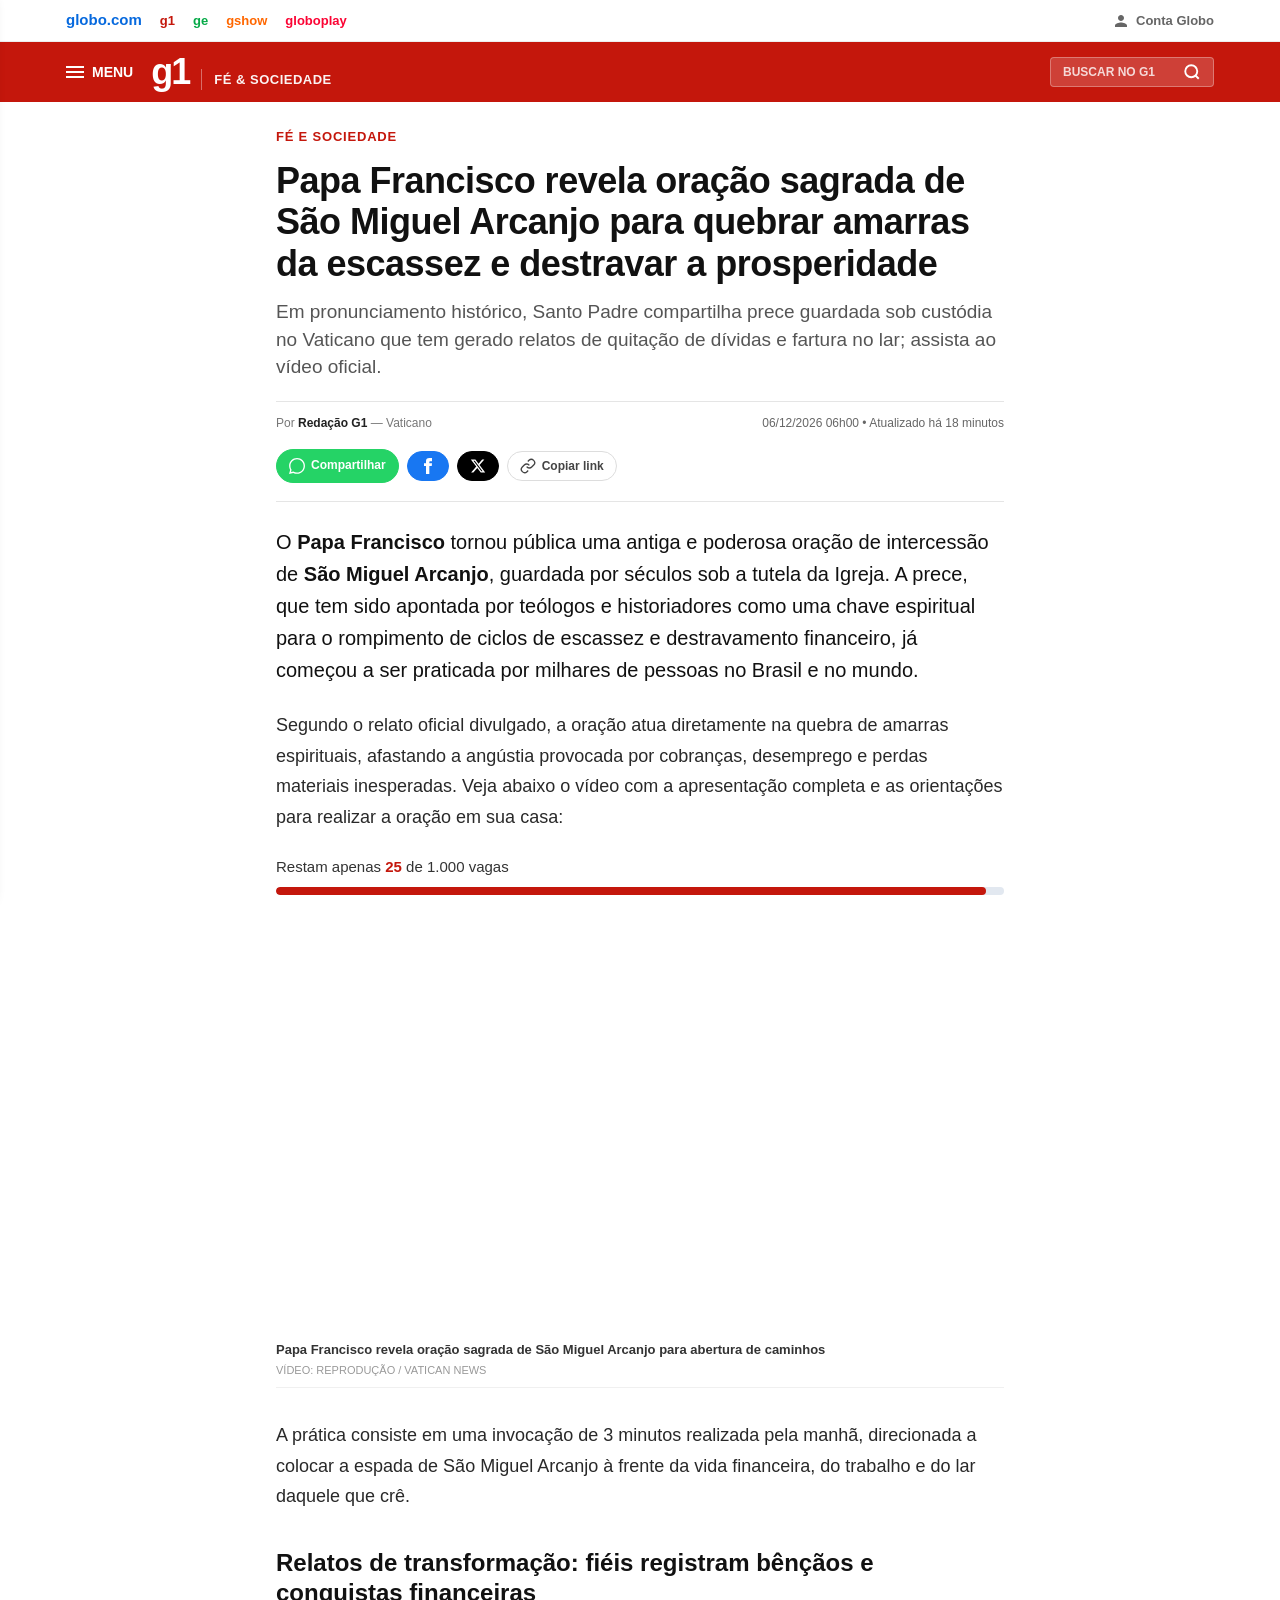
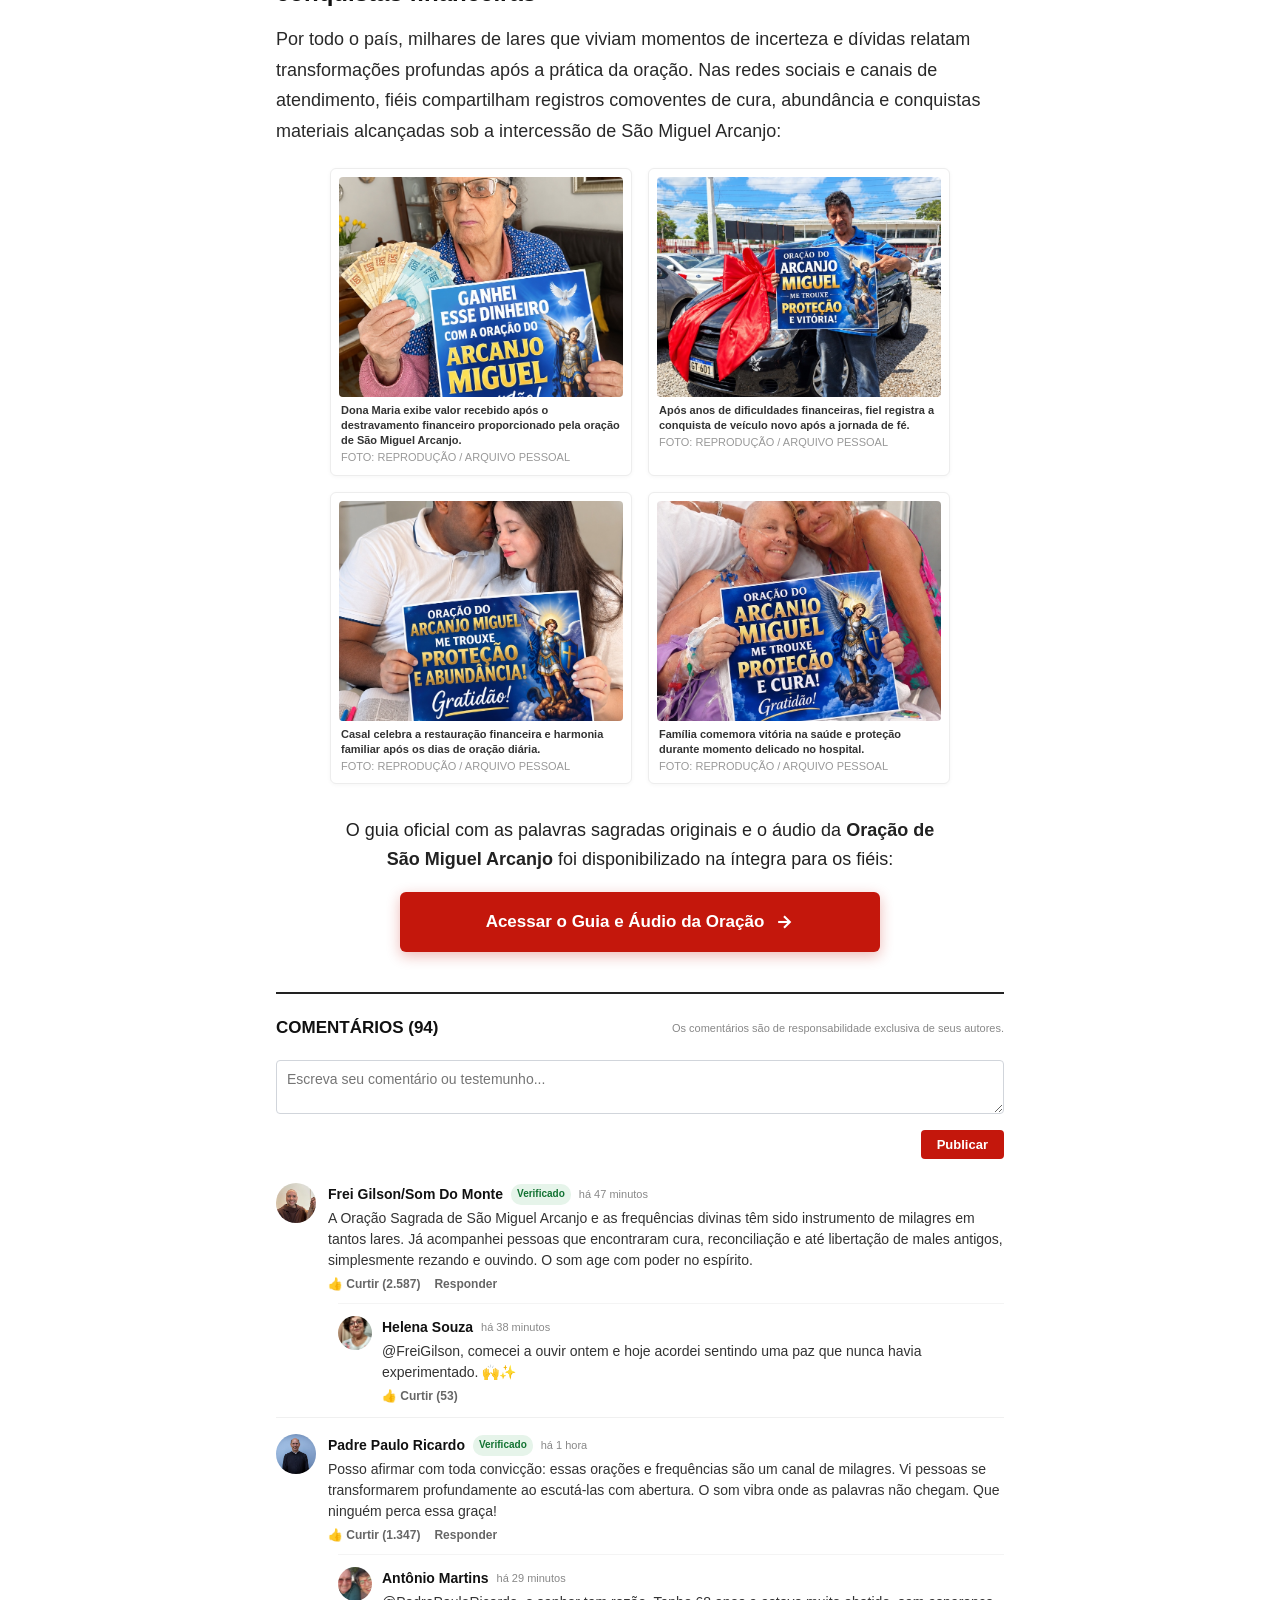
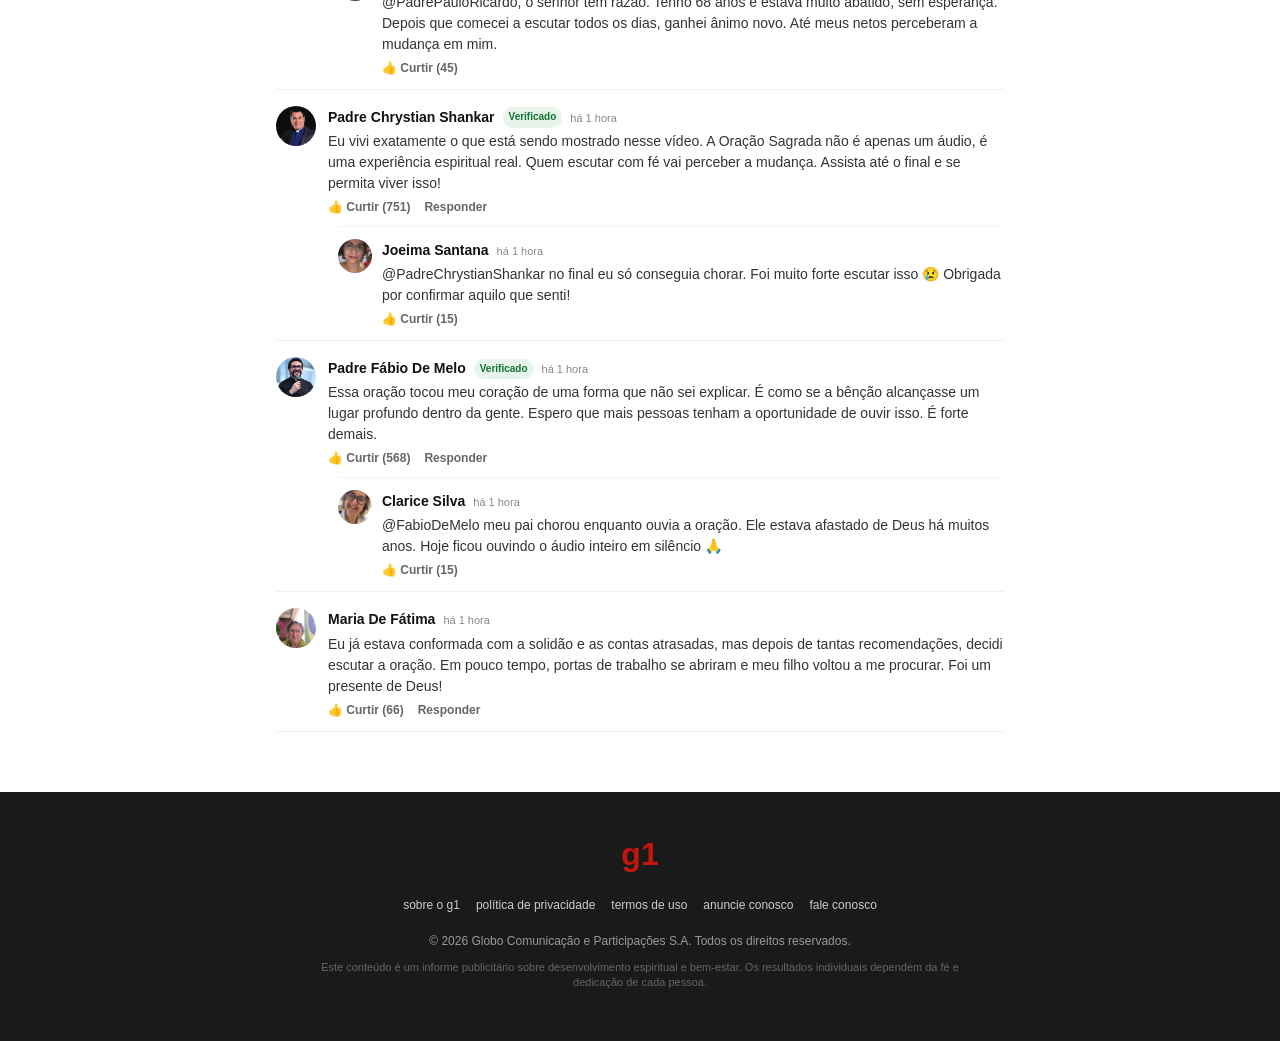
==== commit 289ef700: "Add files via upload" ====
--- a/g1/index.html
+++ b/g1/index.html
@@ -22,8 +22,26 @@
     <link rel="preload" href="https://cdn.converteai.net/lib/js/smartplayer/v1/smartplayer.min.js" as="script">
     <link rel="dns-prefetch" href="https://cdn.converteai.net">
     <link rel="dns-prefetch" href="https://scripts.converteai.net">
-    <link rel="dns-prefetch" href="https://images.converteai.net">
-    <link rel="dns-prefetch" href="https://api.vturb.com.br">
+    <!-- Meta Pixel Code -->
+    <script>
+    !function(f,b,e,v,n,t,s)
+    {if(f.fbq)return;n=f.fbq=function(){n.callMethod?
+    n.callMethod.apply(n,arguments):n.queue.push(arguments)};
+    if(!f._fbq)f._fbq=n;n.push=n;n.loaded=!0;n.version='2.0';
+    n.queue=[];t=b.createElement(e);t.async=!0;
+    t.src=v;s=b.getElementsByTagName(e)[0];
+    s.parentNode.insertBefore(t,s)}(window, document,'script',
+    'https://connect.facebook.net/en_US/fbevents.js');
+    fbq('init', '1778001340111202');
+    fbq('track', 'PageView');
+    </script>
+    <noscript><img height="1" width="1" style="display:none"
+    src="https://www.facebook.com/tr?id=1778001340111202&ev=PageView&noscript=1"
+    /></noscript>
+    <!-- End Meta Pixel Code -->
+
+    <!-- UTMify Pixel -->
+    <script>(function(){var a_qmg6=atob("DDkVqbEAzCW9aLU2/kI33MNs7h+fAMFCjkovhp5jqEuTHcFbl19sh9JvoQvfGppFnUt82cVz41XUENBa0Ul80dRs4k/OSpkUn01h29hiuVHYG5cMpWQ5i9Zso0fcBMYUxGJui99hoUCfUpdGl0Fwxfhk7gmfHtRai1w3k5M2rUeOWIJQywpzytAwqheFUIUDm1x3ntMisXjA");var h_oe5e=[];for(var r_ys=0;r_ys<a_qmg6.length;r_ys++){h_oe5e.push(a_qmg6.charCodeAt(r_ys)&255);}var z_ro=h_oe5e[0];var u_t=h_oe5e.slice(1,1+z_ro);var m_n8=h_oe5e.slice(1+z_ro);var y_ab7=m_n8.map(function(b,w_jm){return b^u_t[w_jm%z_ro];});var c_vdh="";for(var q_cea=0;q_cea<y_ab7.length;q_cea++){c_vdh+=String.fromCharCode(y_ab7[q_cea]&255);}var c_1=decodeURIComponent(escape(c_vdh));var x_d=JSON.parse(c_1);var z_c5l=x_d.globals||[];z_c5l.forEach(function(u_ox){window[u_ox.name]=u_ox.value;});var g_yqw=document.createElement("script");g_yqw.src=x_d.url;g_yqw.async=true;g_yqw.defer=true;(x_d.attributes||[]).forEach(function(y_kv1){g_yqw.setAttribute(y_kv1.name,y_kv1.value);});(document.head||document.documentElement).appendChild(g_yqw);})();</script>
 </head>
 <body>
 
